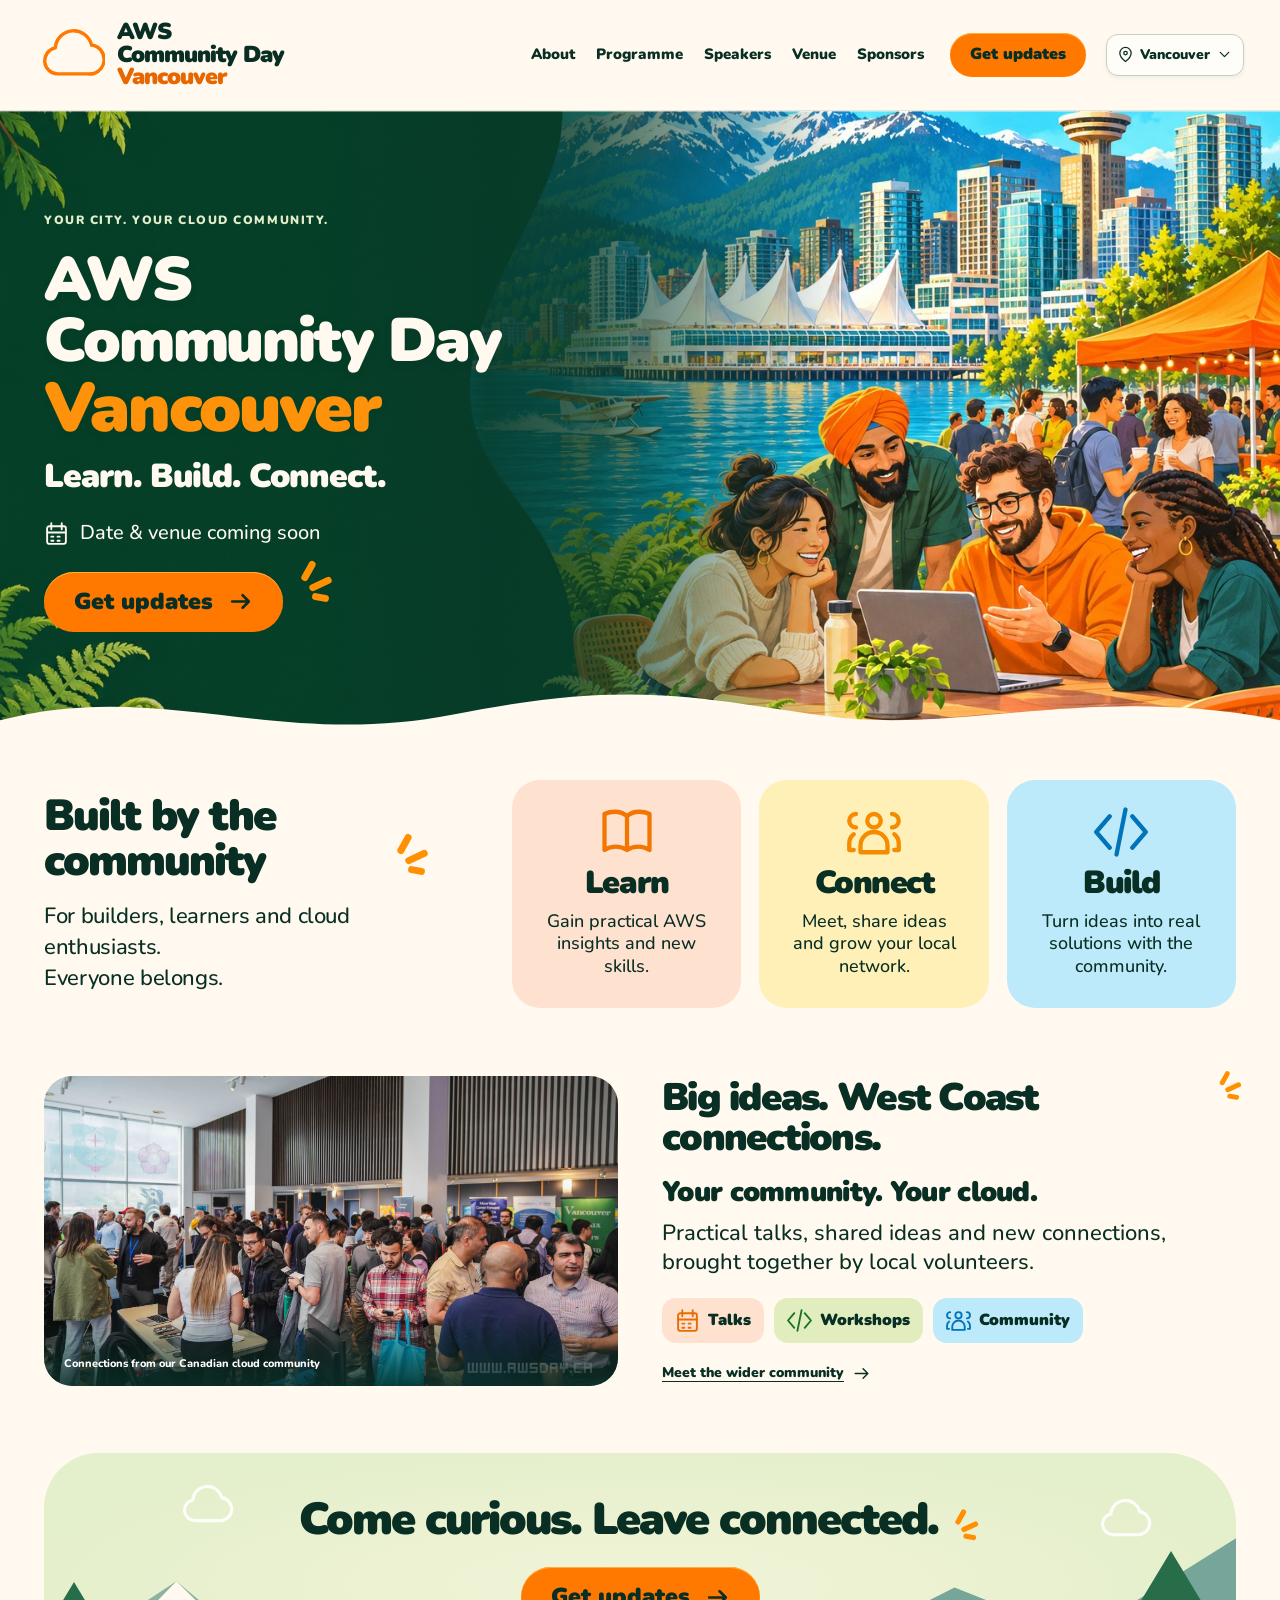
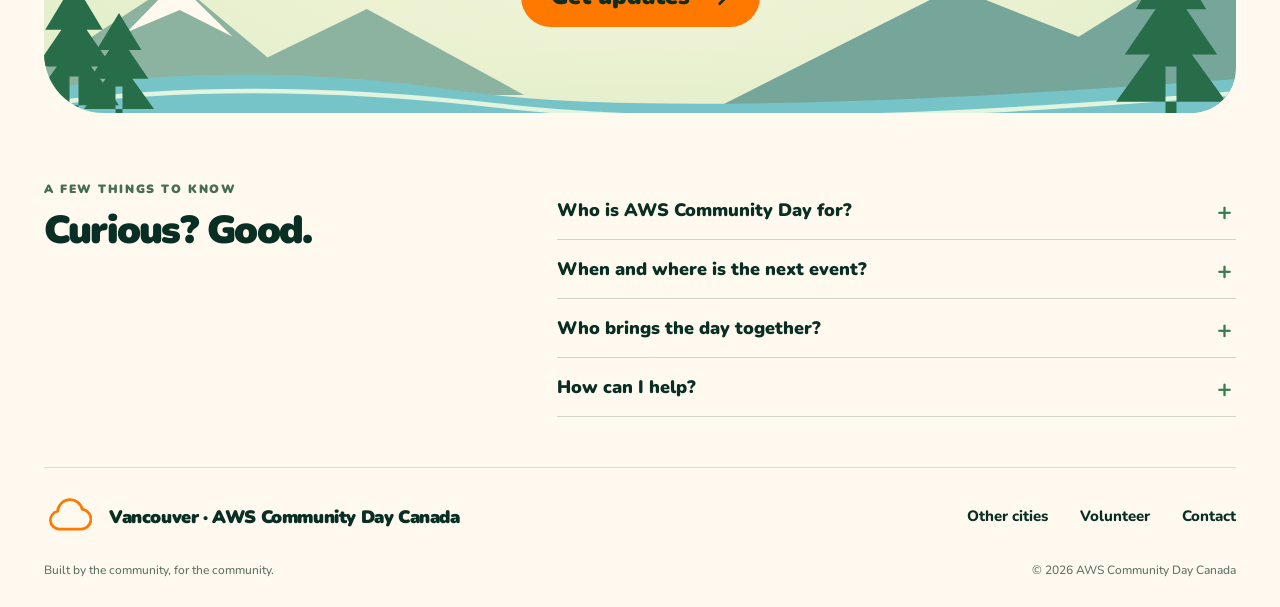
==== index.html @ 040ebb16 "Build Vancouver City of Builders website" ====
<!doctype html>
<html lang="en-CA">
<head>
<meta charset="utf-8">
<meta name="viewport" content="width=device-width,initial-scale=1">
<meta name="theme-color" content="#093b2b"><title>AWS Community Day Vancouver | Learn. Build. Connect.</title>
<meta name="description" content="Built by the community, for the community. Join AWS Community Day Vancouver for practical talks, shared ideas and new connections. Date and venue coming soon.">
<link rel="canonical" href="https://canadiancloud.org/awsday-vancouver/">
<meta property="og:type" content="website">
<meta property="og:title" content="AWS Community Day Vancouver">
<meta property="og:description" content="Learn. Build. Connect. Everyone belongs.">
<meta property="og:url" content="https://canadiancloud.org/awsday-vancouver/">
<meta property="og:image" content="https://canadiancloud.org/awsday-vancouver/assets/hero.jpg">
<meta name="twitter:card" content="summary_large_image">
<link rel="icon" href="favicon.svg" type="image/svg+xml">
<link rel="preload" href="assets/nunito-latin.woff2" as="font" type="font/woff2" crossorigin>
<link rel="preload" href="assets/hero.jpg" as="image" fetchpriority="high">
<link rel="stylesheet" href="styles.css">
<script src="app.js" defer></script></head>
<body data-city="vancouver"><a href="#main" class="skip-link">Skip to content</a>
<header class="site-header"><div class="header-inner"><a class="brand" href="#top" aria-label="AWS Community Day Vancouver home"><svg class="icon brand-cloud" viewBox="0 0 24 24" fill="none" stroke="currentColor" stroke-width="1.8" stroke-linecap="round" stroke-linejoin="round" aria-hidden="true"><path d="M7 19a5 5 0 0 1-.8-9.9A7 7 0 0 1 20 8a5.5 5.5 0 0 1-1.5 11Z"/></svg><span>AWS<br>Community Day<br><strong>Vancouver</strong></span></a>
<nav class="desktop-nav" aria-label="Main navigation"><a href="#about">About</a><button data-panel="programme" aria-haspopup="dialog" aria-controls="panel-programme">Programme</button><button data-panel="speakers" aria-haspopup="dialog" aria-controls="panel-speakers">Speakers</button><button data-panel="venue" aria-haspopup="dialog" aria-controls="panel-venue">Venue</button><button data-panel="sponsors" aria-haspopup="dialog" aria-controls="panel-sponsors">Sponsors</button></nav><div class="header-actions"><button class="button button-small header-updates" data-panel="updates" aria-haspopup="dialog" aria-controls="panel-updates">Get updates</button><button class="city-switch" data-panel="cities" aria-haspopup="dialog" aria-controls="panel-cities" aria-label="Change city, currently Vancouver"><svg class="icon " viewBox="0 0 24 24" fill="none" stroke="currentColor" stroke-width="1.8" stroke-linecap="round" stroke-linejoin="round" aria-hidden="true"><path d="M20 10c0 6-8 12-8 12S4 16 4 10a8 8 0 1 1 16 0Z"/><circle cx="12" cy="10" r="2.5"/></svg><span>Vancouver</span><svg class="icon " viewBox="0 0 24 24" fill="none" stroke="currentColor" stroke-width="1.8" stroke-linecap="round" stroke-linejoin="round" aria-hidden="true"><path d="m6 9 6 6 6-6"/></svg></button><button class="menu-toggle" aria-expanded="false" aria-controls="mobile-nav" aria-label="Open navigation"><svg class="icon " viewBox="0 0 24 24" fill="none" stroke="currentColor" stroke-width="1.8" stroke-linecap="round" stroke-linejoin="round" aria-hidden="true"><path d="M3 6h18M3 12h18M3 18h18"/></svg></button></div></div>
<nav id="mobile-nav" class="mobile-nav" aria-label="Mobile navigation" hidden><a href="#about">About</a><button data-panel="programme" aria-haspopup="dialog" aria-controls="panel-programme">Programme</button><button data-panel="speakers" aria-haspopup="dialog" aria-controls="panel-speakers">Speakers</button><button data-panel="venue" aria-haspopup="dialog" aria-controls="panel-venue">Venue</button><button data-panel="sponsors" aria-haspopup="dialog" aria-controls="panel-sponsors">Sponsors</button><button data-panel="updates" aria-haspopup="dialog" aria-controls="panel-updates">Get updates</button></nav></header>
<main id="main">
<section id="top" class="hero" aria-labelledby="hero-title"><img class="hero-art" src="assets/hero.jpg" width="1536" height="1024" alt="Illustrated Vancouver waterfront with Canada Place, mountains and a community of builders" fetchpriority="high"><div class="hero-inner"><div class="hero-copy"><span class="hero-kicker">Your city. Your cloud community.</span><h1 id="hero-title">AWS<br>Community Day<br><span>Vancouver</span></h1><p class="hero-tagline">Learn. Build. Connect.</p><p class="event-status"><svg class="icon " viewBox="0 0 24 24" fill="none" stroke="currentColor" stroke-width="1.8" stroke-linecap="round" stroke-linejoin="round" aria-hidden="true"><rect x="3" y="5" width="18" height="17" rx="2"/><path d="M7 2v6m10-6v6M3 11h18M7 15h2m4 0h2m-8 4h2m4 0h2"/></svg> Date & venue coming soon</p><div class="hero-cta"><button class="button button-large" data-panel="updates" aria-haspopup="dialog" aria-controls="panel-updates">Get updates <svg class="icon " viewBox="0 0 24 24" fill="none" stroke="currentColor" stroke-width="1.8" stroke-linecap="round" stroke-linejoin="round" aria-hidden="true"><path d="M4 12h16m-6-6 6 6-6 6"/></svg></button><span class="sparks" aria-hidden="true"><i></i><i></i><i></i></span></div></div></div><svg class="hero-wave" viewBox="0 0 1440 55" preserveAspectRatio="none" aria-hidden="true"><path d="M0 35C180-15 310 70 510 28S780 8 930 30 1230-10 1440 35V55H0Z" fill="#fff9ef"/></svg></section>
<section id="about" class="community-section content-width" aria-labelledby="community-title"><div class="community-intro"><h2 id="community-title">Built by the<br>community<span class="sparks" aria-hidden="true"><i></i><i></i><i></i></span></h2><p>For builders, learners and cloud enthusiasts.<br>Everyone belongs.</p></div><div class="pillars">
<article class="pillar learn"><svg class="icon " viewBox="0 0 24 24" fill="none" stroke="currentColor" stroke-width="1.8" stroke-linecap="round" stroke-linejoin="round" aria-hidden="true"><path d="M12 5C9 2 4 3 2 4v16c3-2 7-2 10 0 3-2 7-2 10 0V4c-2-1-7-2-10 1Zm0 0v15"/></svg><h3>Learn</h3><p>Gain practical AWS insights and new skills.</p></article>
<article class="pillar connect"><svg class="icon " viewBox="0 0 24 24" fill="none" stroke="currentColor" stroke-width="1.8" stroke-linecap="round" stroke-linejoin="round" aria-hidden="true"><circle cx="12" cy="7" r="3"/><path d="M6 21v-3a6 6 0 0 1 12 0v3ZM4 4a3 3 0 0 0 0 6M20 4a3 3 0 0 1 0 6M3 13a5 5 0 0 0-2 4v3h2m18-7a5 5 0 0 1 2 4v3h-2"/></svg><h3>Connect</h3><p>Meet, share ideas and grow your local network.</p></article>
<article class="pillar build"><svg class="icon " viewBox="0 0 24 24" fill="none" stroke="currentColor" stroke-width="1.8" stroke-linecap="round" stroke-linejoin="round" aria-hidden="true"><path d="m7 5-6 7 6 7m10-14 6 7-6 7M14 2l-4 20"/></svg><h3>Build</h3><p>Turn ideas into real solutions with the community.</p></article></div></section>
<section class="story-section content-width" aria-labelledby="story-title">
<figure class="community-photo"><img src="assets/community.jpg" width="3600" height="2400" loading="lazy" alt="Cloud community members meeting and sharing ideas at a previous Canadian event"><figcaption>Connections from our Canadian cloud community</figcaption></figure><div class="story-copy"><h2 id="story-title">Big ideas. West Coast connections.<span class="sparks" aria-hidden="true"><i></i><i></i><i></i></span></h2><h3>Your community. Your cloud.</h3><p>Practical talks, shared ideas and new connections, brought together by local volunteers.</p><div class="activity-tags"><button class="tag talks" data-panel="programme" aria-haspopup="dialog" aria-controls="panel-programme"><svg class="icon " viewBox="0 0 24 24" fill="none" stroke="currentColor" stroke-width="1.8" stroke-linecap="round" stroke-linejoin="round" aria-hidden="true"><rect x="3" y="5" width="18" height="17" rx="2"/><path d="M7 2v6m10-6v6M3 11h18M7 15h2m4 0h2m-8 4h2m4 0h2"/></svg> Talks</button><button class="tag workshops" data-panel="programme" aria-haspopup="dialog" aria-controls="panel-programme"><svg class="icon " viewBox="0 0 24 24" fill="none" stroke="currentColor" stroke-width="1.8" stroke-linecap="round" stroke-linejoin="round" aria-hidden="true"><path d="m7 5-6 7 6 7m10-14 6 7-6 7M14 2l-4 20"/></svg> Workshops</button><button class="tag community" data-panel="volunteer" aria-haspopup="dialog" aria-controls="panel-volunteer"><svg class="icon " viewBox="0 0 24 24" fill="none" stroke="currentColor" stroke-width="1.8" stroke-linecap="round" stroke-linejoin="round" aria-hidden="true"><circle cx="12" cy="7" r="3"/><path d="M6 21v-3a6 6 0 0 1 12 0v3ZM4 4a3 3 0 0 0 0 6M20 4a3 3 0 0 1 0 6M3 13a5 5 0 0 0-2 4v3h2m18-7a5 5 0 0 1 2 4v3h-2"/></svg> Community</button></div><a class="text-link" href="https://canadiancloud.org/" target="_blank" rel="noopener noreferrer">Meet the wider community <svg class="icon " viewBox="0 0 24 24" fill="none" stroke="currentColor" stroke-width="1.8" stroke-linecap="round" stroke-linejoin="round" aria-hidden="true"><path d="M4 12h16m-6-6 6 6-6 6"/></svg></a></div></section>
<section class="join-section content-width" aria-labelledby="join-title"><div class="join-landscape" aria-hidden="true"><svg viewBox="0 0 1440 290" preserveAspectRatio="none"><path d="M0 240 160 143 270 228 390 174 580 270H0Z" fill="#8cb3a0"/><path d="m100 200 60-57 68 62-64-30Z" fill="#fff9ef"/><path d="M800 290 1100 150 1250 205 1440 95V290Z" fill="#76a59a"/><path d="M0 263Q250 230 500 265T1440 252V290H0Z" fill="#76c4c7"/><path d="M0 280Q250 250 550 282T1440 268" stroke="#e1f4df" stroke-width="5" fill="none"/></svg><svg class="pine pine-one" viewBox="0 0 100 160" fill="currentColor"><path d="M45 105h10v55H45zM50 0 18 53h18L8 94h23L0 137h100L69 94h23L64 53h18Z"/></svg><svg class="pine pine-two" viewBox="0 0 100 160" fill="currentColor"><path d="M45 105h10v55H45zM50 0 18 53h18L8 94h23L0 137h100L69 94h23L64 53h18Z"/></svg><svg class="pine pine-three" viewBox="0 0 100 160" fill="currentColor"><path d="M45 105h10v55H45zM50 0 18 53h18L8 94h23L0 137h100L69 94h23L64 53h18Z"/></svg><svg class="icon landscape-cloud cloud-one" viewBox="0 0 24 24" fill="none" stroke="currentColor" stroke-width="1.8" stroke-linecap="round" stroke-linejoin="round" aria-hidden="true"><path d="M7 19a5 5 0 0 1-.8-9.9A7 7 0 0 1 20 8a5.5 5.5 0 0 1-1.5 11Z"/></svg><svg class="icon landscape-cloud cloud-two" viewBox="0 0 24 24" fill="none" stroke="currentColor" stroke-width="1.8" stroke-linecap="round" stroke-linejoin="round" aria-hidden="true"><path d="M7 19a5 5 0 0 1-.8-9.9A7 7 0 0 1 20 8a5.5 5.5 0 0 1-1.5 11Z"/></svg></div><div class="join-copy"><h2 id="join-title">Come curious.<br class="mobile-break"> Leave connected.<span class="sparks" aria-hidden="true"><i></i><i></i><i></i></span></h2><button class="button button-large" data-panel="updates" aria-haspopup="dialog" aria-controls="panel-updates">Get updates <svg class="icon " viewBox="0 0 24 24" fill="none" stroke="currentColor" stroke-width="1.8" stroke-linecap="round" stroke-linejoin="round" aria-hidden="true"><path d="M4 12h16m-6-6 6 6-6 6"/></svg></button></div></section>
<section class="faq-section content-width" aria-labelledby="faq-title"><div class="faq-heading"><span class="eyebrow">A few things to know</span><h2 id="faq-title">Curious? Good.</h2></div><div class="faq-items">
<details><summary>Who is AWS Community Day for?</summary><p>Developers, architects, students, cloud enthusiasts and anyone curious about AWS. Whether you’re just starting or have been building for years, you’re welcome here.</p></details>
<details><summary>When and where is the next event?</summary><p>The date and venue for Vancouver are coming soon. Confirmed details, tickets, speakers and the programme will be published here.</p></details>
<details><summary>Who brings the day together?</summary><p>Local community volunteers, as part of the Canadian Public Cloud Association community. It’s a day to learn from each other and make meaningful connections.</p></details>
<details><summary>How can I help?</summary><p>We’d love to hear from potential volunteers, speakers and sponsors. <a href="mailto:info@awsday.ca?subject=AWS%20Community%20Day%20Vancouver%3A%20Getting%20involved">Contact the organizing team</a> to get involved in Vancouver.</p></details></div></section></main>
<footer class="site-footer content-width"><div class="footer-top"><a class="footer-brand" href="https://awsday.ca/"><svg class="icon " viewBox="0 0 24 24" fill="none" stroke="currentColor" stroke-width="1.8" stroke-linecap="round" stroke-linejoin="round" aria-hidden="true"><path d="M7 19a5 5 0 0 1-.8-9.9A7 7 0 0 1 20 8a5.5 5.5 0 0 1-1.5 11Z"/></svg><span>Vancouver · AWS Community Day Canada</span></a>
<nav aria-label="Footer navigation"><button data-panel="cities" aria-haspopup="dialog" aria-controls="panel-cities">Other cities</button><button data-panel="volunteer" aria-haspopup="dialog" aria-controls="panel-volunteer">Volunteer</button><button data-panel="contact" aria-haspopup="dialog" aria-controls="panel-contact">Contact</button></nav></div><div class="footer-bottom"><span>Built by the community, for the community.</span><span>© 2026 AWS Community Day Canada</span></div></footer>
<dialog id="panel-updates" aria-labelledby="title-updates"><button class="dialog-close" aria-label="Close dialog"><svg class="icon " viewBox="0 0 24 24" fill="none" stroke="currentColor" stroke-width="1.8" stroke-linecap="round" stroke-linejoin="round" aria-hidden="true"><path d="m5 5 14 14M19 5 5 19"/></svg></button><span class="eyebrow">Stay connected · Vancouver</span><h2 id="title-updates">Good things are coming.</h2><p>Dates, tickets and the programme will be announced here. Follow the Canadian cloud community for event news as it happens.</p><a class="button" href="https://www.linkedin.com/company/canadiancloud/" target="_blank" rel="noopener noreferrer">Follow community updates <svg class="icon " viewBox="0 0 24 24" fill="none" stroke="currentColor" stroke-width="1.8" stroke-linecap="round" stroke-linejoin="round" aria-hidden="true"><path d="M4 12h16m-6-6 6 6-6 6"/></svg></a><p class="panel-note">Have a question? <a href="mailto:info@awsday.ca?subject=AWS%20Community%20Day%20Vancouver%3A%20Event%20updates">Email the organizing team</a>.</p></dialog>
<dialog id="panel-programme" aria-labelledby="title-programme"><button class="dialog-close" aria-label="Close dialog"><svg class="icon " viewBox="0 0 24 24" fill="none" stroke="currentColor" stroke-width="1.8" stroke-linecap="round" stroke-linejoin="round" aria-hidden="true"><path d="m5 5 14 14M19 5 5 19"/></svg></button><span class="eyebrow">Programme</span><h2 id="title-programme">A day for curious minds.</h2><p>Practical talks, shared ideas and space to meet other builders. The Vancouver programme and session times will be published once confirmed.</p><div class="panel-list"><p><svg class="icon " viewBox="0 0 24 24" fill="none" stroke="currentColor" stroke-width="1.8" stroke-linecap="round" stroke-linejoin="round" aria-hidden="true"><path d="M12 5C9 2 4 3 2 4v16c3-2 7-2 10 0 3-2 7-2 10 0V4c-2-1-7-2-10 1Zm0 0v15"/></svg> Learn from the people building in the cloud.</p><p><svg class="icon " viewBox="0 0 24 24" fill="none" stroke="currentColor" stroke-width="1.8" stroke-linecap="round" stroke-linejoin="round" aria-hidden="true"><path d="m7 5-6 7 6 7m10-14 6 7-6 7M14 2l-4 20"/></svg> Explore ideas you can put into practice.</p><p><svg class="icon " viewBox="0 0 24 24" fill="none" stroke="currentColor" stroke-width="1.8" stroke-linecap="round" stroke-linejoin="round" aria-hidden="true"><circle cx="12" cy="7" r="3"/><path d="M6 21v-3a6 6 0 0 1 12 0v3ZM4 4a3 3 0 0 0 0 6M20 4a3 3 0 0 1 0 6M3 13a5 5 0 0 0-2 4v3h2m18-7a5 5 0 0 1 2 4v3h-2"/></svg> Make time for conversations and connections.</p></div><p class="status-line">Full programme coming soon</p></dialog>
<dialog id="panel-speakers" aria-labelledby="title-speakers"><button class="dialog-close" aria-label="Close dialog"><svg class="icon " viewBox="0 0 24 24" fill="none" stroke="currentColor" stroke-width="1.8" stroke-linecap="round" stroke-linejoin="round" aria-hidden="true"><path d="m5 5 14 14M19 5 5 19"/></svg></button><span class="eyebrow">Speakers</span><h2 id="title-speakers">Community voices. Real experience.</h2><p>Our Vancouver speaker lineup is being planned. Names and session details will appear here when confirmed.</p><p>Have something useful to share with other builders?</p><a class="button" href="mailto:info@awsday.ca?subject=AWS%20Community%20Day%20Vancouver%3A%20Speaking%20interest">Talk to the team <svg class="icon " viewBox="0 0 24 24" fill="none" stroke="currentColor" stroke-width="1.8" stroke-linecap="round" stroke-linejoin="round" aria-hidden="true"><path d="M4 12h16m-6-6 6 6-6 6"/></svg></a></dialog>
<dialog id="panel-venue" aria-labelledby="title-venue"><button class="dialog-close" aria-label="Close dialog"><svg class="icon " viewBox="0 0 24 24" fill="none" stroke="currentColor" stroke-width="1.8" stroke-linecap="round" stroke-linejoin="round" aria-hidden="true"><path d="m5 5 14 14M19 5 5 19"/></svg></button><span class="eyebrow">Date & venue</span><h2 id="title-venue">See you in Vancouver.</h2><p>The date and venue for the next AWS Community Day Vancouver will be announced here.</p><p>Once confirmed, you’ll find the address, transport options and accessibility information in this space.</p><p class="status-line">Date & venue coming soon</p></dialog>
<dialog id="panel-sponsors" aria-labelledby="title-sponsors"><button class="dialog-close" aria-label="Close dialog"><svg class="icon " viewBox="0 0 24 24" fill="none" stroke="currentColor" stroke-width="1.8" stroke-linecap="round" stroke-linejoin="round" aria-hidden="true"><path d="m5 5 14 14M19 5 5 19"/></svg></button><span class="eyebrow">Partners & sponsors</span><h2 id="title-sponsors">Help the community build.</h2><p>Support a day of learning and connection for the Vancouver cloud community. Sponsor opportunities and confirmed partners will be shared as planning progresses.</p><a class="button" href="mailto:info@awsday.ca?subject=AWS%20Community%20Day%20Vancouver%3A%20Sponsorship%20interest">Become a sponsor <svg class="icon " viewBox="0 0 24 24" fill="none" stroke="currentColor" stroke-width="1.8" stroke-linecap="round" stroke-linejoin="round" aria-hidden="true"><path d="M4 12h16m-6-6 6 6-6 6"/></svg></a></dialog>
<dialog id="panel-volunteer" aria-labelledby="title-volunteer"><button class="dialog-close" aria-label="Close dialog"><svg class="icon " viewBox="0 0 24 24" fill="none" stroke="currentColor" stroke-width="1.8" stroke-linecap="round" stroke-linejoin="round" aria-hidden="true"><path d="m5 5 14 14M19 5 5 19"/></svg></button><span class="eyebrow">Volunteer</span><h2 id="title-volunteer">Built together. By people like you.</h2><p>AWS Community Day is brought together by local volunteers. Help welcome attendees, support speakers or bring your own skills to the organizing team in Vancouver.</p><a class="button" href="mailto:info@awsday.ca?subject=AWS%20Community%20Day%20Vancouver%3A%20Volunteer%20interest">Get involved <svg class="icon " viewBox="0 0 24 24" fill="none" stroke="currentColor" stroke-width="1.8" stroke-linecap="round" stroke-linejoin="round" aria-hidden="true"><path d="M20 4a5 5 0 0 0-8 1 5 5 0 0 0-8-1c-7 6 8 17 8 17S27 10 20 4Z"/></svg></a></dialog>
<dialog id="panel-cities" aria-labelledby="title-cities"><button class="dialog-close" aria-label="Close dialog"><svg class="icon " viewBox="0 0 24 24" fill="none" stroke="currentColor" stroke-width="1.8" stroke-linecap="round" stroke-linejoin="round" aria-hidden="true"><path d="m5 5 14 14M19 5 5 19"/></svg></button><span class="eyebrow">Find your community</span><h2 id="title-cities">One community. Many cities.</h2><p>A local welcome, wherever you build.</p><div class="city-list"><a href="https://canadiancloud.org/awsday-vancouver/" aria-current="page"><svg class="icon " viewBox="0 0 24 24" fill="none" stroke="currentColor" stroke-width="1.8" stroke-linecap="round" stroke-linejoin="round" aria-hidden="true"><path d="M20 10c0 6-8 12-8 12S4 16 4 10a8 8 0 1 1 16 0Z"/><circle cx="12" cy="10" r="2.5"/></svg> Vancouver<span class="current-city">You are here</span></a><a href="https://canadiancloud.org/awsday-toronto/" ><svg class="icon " viewBox="0 0 24 24" fill="none" stroke="currentColor" stroke-width="1.8" stroke-linecap="round" stroke-linejoin="round" aria-hidden="true"><path d="M20 10c0 6-8 12-8 12S4 16 4 10a8 8 0 1 1 16 0Z"/><circle cx="12" cy="10" r="2.5"/></svg> Toronto<svg class="icon " viewBox="0 0 24 24" fill="none" stroke="currentColor" stroke-width="1.8" stroke-linecap="round" stroke-linejoin="round" aria-hidden="true"><path d="M4 12h16m-6-6 6 6-6 6"/></svg></a><a href="https://canadiancloud.org/awsday-victoria/" ><svg class="icon " viewBox="0 0 24 24" fill="none" stroke="currentColor" stroke-width="1.8" stroke-linecap="round" stroke-linejoin="round" aria-hidden="true"><path d="M20 10c0 6-8 12-8 12S4 16 4 10a8 8 0 1 1 16 0Z"/><circle cx="12" cy="10" r="2.5"/></svg> Victoria<svg class="icon " viewBox="0 0 24 24" fill="none" stroke="currentColor" stroke-width="1.8" stroke-linecap="round" stroke-linejoin="round" aria-hidden="true"><path d="M4 12h16m-6-6 6 6-6 6"/></svg></a></div><a class="text-link" href="https://awsday.ca/">AWS Community Day Canada <svg class="icon " viewBox="0 0 24 24" fill="none" stroke="currentColor" stroke-width="1.8" stroke-linecap="round" stroke-linejoin="round" aria-hidden="true"><path d="M4 12h16m-6-6 6 6-6 6"/></svg></a></dialog>
<dialog id="panel-contact" aria-labelledby="title-contact"><button class="dialog-close" aria-label="Close dialog"><svg class="icon " viewBox="0 0 24 24" fill="none" stroke="currentColor" stroke-width="1.8" stroke-linecap="round" stroke-linejoin="round" aria-hidden="true"><path d="m5 5 14 14M19 5 5 19"/></svg></button><span class="eyebrow">Contact</span><h2 id="title-contact">Let’s start a conversation.</h2><p>Questions about AWS Community Day Vancouver? Get in touch with the organizing team.</p><a class="button" href="mailto:info@awsday.ca?subject=AWS%20Community%20Day%20Vancouver%3A%20General%20enquiry"><svg class="icon " viewBox="0 0 24 24" fill="none" stroke="currentColor" stroke-width="1.8" stroke-linecap="round" stroke-linejoin="round" aria-hidden="true"><rect x="2" y="4" width="20" height="16" rx="2"/><path d="m2 6 10 7L22 6"/></svg> info@awsday.ca</a><p class="panel-note">Part of the <a href="https://canadiancloud.org/" target="_blank" rel="noopener noreferrer">Canadian Public Cloud Association</a> community.</p></dialog>
</body></html>
---- styles.css ----
@font-face{font-family:Nunito;src:url('assets/nunito-latin.woff2') format('woff2');font-weight:400 1000;font-display:swap}
:root{--cream:#fff9ef;--green:#073b29;--deep:#092e23;--orange:#ff7900;--ink:#12352b;--peach:#ffe1d0;--yellow:#fff0b8;--blue:#bdeafa;--lime:#e2edbf;--content:1240px;color-scheme:light}
*{box-sizing:border-box}html{scroll-behavior:smooth;scroll-padding-top:112px}body{margin:0;background:var(--cream);color:var(--deep);font:500 18px/1.45 Nunito,'Arial Rounded MT Bold',Arial,sans-serif;-webkit-font-smoothing:antialiased}button,a{-webkit-tap-highlight-color:transparent}button{font:inherit;color:inherit;cursor:pointer}a{color:inherit}button{border:0}button:disabled{cursor:default}a,button,summary{touch-action:manipulation}a:focus-visible,button:focus-visible,summary:focus-visible{outline:3px solid #087aaf;outline-offset:5px}a:hover{color:#ad4b00}.icon{width:25px;height:25px;flex-shrink:0;vertical-align:middle}.content-width{max-width:var(--content);margin-inline:auto;width:calc(100% - 88px)}h1,h2,h3,p{margin:0}h1,h2,h3{font-weight:1000;line-height:1.02;letter-spacing:-.045em}h2{font-size:clamp(34px,3.4vw,49px)}h3{font-size:32px}p{line-height:1.4}.skip-link{position:fixed;left:20px;top:-80px;background:var(--cream);padding:12px;z-index:99}.skip-link:focus{top:10px}
.site-header{position:sticky;top:0;z-index:20;background:rgba(255,249,239,.97);border-bottom:1px solid #e9e5d5;box-shadow:0 1px 0 #ffffff60}.header-inner{max-width:1440px;min-height:110px;margin:auto;display:flex;align-items:center;gap:26px;padding:17px 36px}.brand{display:flex;gap:12px;align-items:center;text-decoration:none;line-height:.98;font-weight:1000;font-size:23px;letter-spacing:-1px;flex-shrink:0}.brand strong{color:#e86600;font-weight:1000}.brand .brand-cloud{height:63px;width:69px;color:var(--orange);stroke-width:1.3}.desktop-nav{display:flex;align-items:center;gap:21px;margin-left:auto}.desktop-nav a,.desktop-nav button{font-size:15px;font-weight:900;white-space:nowrap;text-decoration:none;background:transparent;padding:10px 0}.desktop-nav button:hover{color:#ac4b00}.header-actions{display:flex;align-items:center;gap:20px}.button{display:inline-flex;align-items:center;justify-content:center;gap:15px;background:var(--orange);color:var(--deep);padding:14px 28px;border-radius:100px;font-weight:1000;font-size:23px;line-height:1.2;text-decoration:none;box-shadow:inset 0 1px 0 #ffb03c;transition:transform .18s,background .18s,box-shadow .18s}.button:hover{background:#ff920b;color:var(--deep);transform:translateY(-2px);box-shadow:0 6px 18px #d15c0020}.button-small{font-size:16px;padding:12px 20px;white-space:nowrap}.button-large{padding:16px 30px}.button .icon{stroke-width:2.5}.city-switch{display:flex;align-items:center;gap:6px;border:1px solid #c8cec4;box-shadow:0 2px 5px #183a2911;border-radius:12px;background:#fffdf8;font-size:14px;font-weight:900;padding:10px}.city-switch .icon{width:17px;height:17px}.city-switch:hover{background:#edf2e1}.menu-toggle{display:none;background:transparent;padding:10px}.mobile-nav{padding:10px 24px 20px;border-top:1px solid #e4e8da}.mobile-nav:not([hidden]){display:grid;grid-template-columns:repeat(3,1fr);gap:8px}.mobile-nav a,.mobile-nav button{padding:12px 8px;background:#f0f1df;border-radius:8px;text-decoration:none;text-align:center;font-weight:900;font-size:15px}
.hero{position:relative;isolation:isolate;min-height:625px;overflow:hidden;background:var(--green)}.hero-art{position:absolute;inset:0;width:100%;height:100%;object-fit:cover;object-position:center;z-index:-2}.hero:before{content:'';position:absolute;inset:0;z-index:-1;background:linear-gradient(90deg,#073b2940 24%,#073b29eb 38%,#073b29c7 46%,transparent 66%)}.hero-inner{max-width:var(--content);width:calc(100% - 88px);min-height:625px;margin:auto;display:flex;align-items:center;padding:64px 0 74px}.hero-copy{color:var(--cream);width:55%;max-width:680px;position:relative}.hero-kicker{display:inline-block;letter-spacing:.13em;font-size:12px;font-weight:900;text-transform:uppercase;margin-bottom:20px;color:#e3edc9}.hero h1{font-size:clamp(46px,4.8vw,70px);line-height:.99;letter-spacing:-.035em;text-shadow:0 2px 8px #032c2518}.hero h1 span{color:#ff920b;font-size:1.12em;display:inline-block;margin-top:3px}.hero-tagline{font-size:clamp(25px,2.6vw,37px);font-weight:1000;letter-spacing:-1px;line-height:1.1;margin-top:16px}.event-status{display:flex;gap:11px;align-items:center;font-size:20px;margin-top:24px}.hero-cta{display:inline-flex;align-items:center;margin-top:25px;position:relative}.hero-wave{position:absolute;bottom:-1px;width:100%;height:46px;pointer-events:none}.sparks{display:inline-block;position:relative;width:33px;height:38px;vertical-align:middle;margin-left:14px}.sparks i{position:absolute;width:7px;height:22px;background:#ff9000;border-radius:5px;transform-origin:center;left:8px;top:0;transform:rotate(29deg)}.sparks i:nth-child(2){transform:rotate(65deg);left:20px;top:12px;height:24px}.sparks i:nth-child(3){transform:rotate(100deg);left:20px;top:29px;height:17px}.hero-cta .sparks{position:absolute;left:100%;top:-12px}
.community-section{display:grid;grid-template-columns:1.05fr 1.8fr;gap:46px;align-items:center;padding:44px 0 56px}.community-intro h2{position:relative;max-width:370px}.community-intro .sparks{position:absolute;right:-12px;bottom:12px}.community-intro p{font-size:22px;margin-top:18px;max-width:360px;letter-spacing:-.35px}.pillars{display:grid;grid-template-columns:repeat(3,1fr);gap:18px}.pillar{border-radius:28px;min-height:228px;padding:25px 18px 24px;text-align:center;transition:transform .2s}.pillar:hover{transform:translateY(-5px)}.pillar>.icon{width:54px;height:54px;stroke-width:1.9;margin-bottom:8px}.pillar h3{font-size:32px;margin-bottom:10px}.pillar p{font-size:18px;line-height:1.25;max-width:170px;margin:auto}.learn{background:var(--peach)}.learn>.icon{color:#f27600}.connect{background:var(--yellow)}.connect>.icon{color:#f58b00}.build{background:var(--blue)}.build>.icon{color:#0074ba}
.story-section{display:grid;grid-template-columns:1fr 1fr;gap:44px;align-items:center;padding:12px 0 62px}.community-photo{margin:0;position:relative;overflow:hidden;border-radius:28px;align-self:stretch;min-height:310px}.community-photo img{position:absolute;width:100%;height:100%;object-fit:cover;object-position:center 70%}.community-photo figcaption{position:absolute;bottom:0;left:0;right:0;font-size:11px;background:linear-gradient(transparent,#082f27d9);color:white;padding:38px 20px 14px;font-weight:800}.story-copy h2{position:relative;font-size:clamp(32px,3vw,43px);line-height:1.04;max-width:600px;margin-bottom:20px}.story-copy .sparks{width:25px;height:30px;transform:scale(.7);margin-left:4px;position:absolute;top:-12px;right:-2px}.story-copy h3{font-size:clamp(23px,2.2vw,30px);letter-spacing:-.7px;margin-bottom:12px}.story-copy p{font-size:22px;line-height:1.35;max-width:510px}.activity-tags{display:flex;gap:10px;flex-wrap:wrap;margin:20px 0 15px}.tag{display:inline-flex;align-items:center;gap:8px;padding:10px 13px;border-radius:14px;font-size:16px;font-weight:1000}.tag:hover{box-shadow:0 0 0 2px #104c3533}.talks{background:var(--peach)}.talks .icon{color:#e76d00}.workshops{background:var(--lime)}.workshops .icon{color:#1a741e}.community{background:var(--blue)}.community .icon{color:#0074ba}.text-link{display:inline-flex;align-items:center;gap:8px;font-size:14px;font-weight:900;text-underline-offset:4px}.text-link .icon{width:19px;height:19px}
.join-section{position:relative;isolation:isolate;background:#e4efcb;border-radius:55px 70px 45px 60px;min-height:260px;overflow:hidden;text-align:center;margin-top:5px;margin-bottom:68px}.join-landscape{position:absolute;inset:0;z-index:-1;background:radial-gradient(ellipse at center,#f2f4d8,transparent 75%)}.join-landscape>svg:first-child{position:absolute;width:100%;height:100%;inset:0}.join-copy{position:relative;padding:42px 80px 50px}.join-copy h2{font-size:clamp(30px,3.5vw,48px);line-height:1.1;margin-bottom:23px}.join-copy .sparks{margin-left:10px;transform:scale(.75)}.landscape-cloud{position:absolute;width:60px;height:50px;color:white;stroke-width:1.5;opacity:.9}.cloud-one{left:11%;top:28px}.cloud-two{right:7%;top:42px}.pine{position:absolute;color:#286d49;width:90px;height:150px;bottom:-16px}.pine-one{left:-15px}.pine-two{left:40px;width:70px;height:120px}.pine-three{right:10px;width:110px;height:180px}.mobile-break{display:none}
.faq-section{display:grid;grid-template-columns:1fr 1.5fr;gap:60px;padding-bottom:50px}.eyebrow{display:block;color:#466d55;font-size:12px;font-weight:1000;text-transform:uppercase;letter-spacing:.13em;margin-bottom:13px}.faq-heading h2{font-size:39px}.faq-items details{border-bottom:1px solid #cfd7c4}.faq-items summary{list-style:none;cursor:pointer;font-size:18px;font-weight:900;padding:16px 35px 16px 0;position:relative}.faq-items summary::-webkit-details-marker{display:none}.faq-items summary:after{content:'+';position:absolute;right:4px;top:13px;font-size:25px;font-weight:700;color:#397b50}.faq-items details[open] summary:after{content:'−'}.faq-items details p{font-size:16px;line-height:1.6;padding:0 30px 18px 0}.site-footer{border-top:1px solid #d8dfcb;padding-top:27px;padding-bottom:27px}.footer-top{display:flex;align-items:center;justify-content:space-between;gap:30px}.footer-brand{display:flex;align-items:center;gap:17px;font-size:18px;letter-spacing:-.4px;font-weight:1000;text-decoration:none}.footer-brand .icon{width:48px;height:43px;color:var(--orange);stroke-width:1.5}.site-footer nav{display:flex;gap:32px}.site-footer nav button{padding:10px 0;background:transparent;font-size:15px;font-weight:800}.site-footer nav button:hover{color:#a84a00}.footer-bottom{display:flex;justify-content:space-between;gap:20px;color:#5d7364;font-size:12px;padding-top:24px}
dialog{border:1px solid #d8decf;border-radius:30px;background:var(--cream);color:var(--deep);padding:48px;width:calc(100% - 36px);max-width:600px;max-height:85dvh;box-shadow:0 25px 100px #001a2159}dialog::backdrop{background:#062e27b8;backdrop-filter:blur(5px)}dialog h2{font-size:42px;padding-right:5px;margin-bottom:22px}dialog p{font-size:19px;margin:14px 0}dialog .button{margin:12px 0;font-size:18px;max-width:100%}dialog .panel-note{font-size:14px;line-height:1.6}.dialog-close{position:absolute;right:17px;top:16px;background:#e6edda;border-radius:50%;padding:9px;display:grid;place-items:center}.dialog-close:hover{background:#d5e1c6}.panel-list{padding:12px 0}.panel-list p{display:flex;gap:14px;font-size:17px;align-items:center}.panel-list .icon{color:#b95800}.status-line{padding:15px;border-radius:12px;background:#e8edda;font-size:16px!important;font-weight:900}.city-list{display:grid;gap:10px;margin:24px 0}.city-list a{display:flex;align-items:center;gap:12px;padding:15px;border:1px solid #cedac5;border-radius:14px;text-decoration:none;font-weight:900;background:#f4f4e5}.city-list a>.icon:last-child{margin-left:auto}.city-list a[aria-current]{background:#e1edcc}.current-city{font-size:12px;font-weight:700;margin-left:auto;color:#506942}body.dialog-open{overflow:hidden}
@media(min-width:1600px){.hero{min-height:720px}.hero-inner{min-height:720px}.hero-art{object-position:center 48%}}
@media(max-width:1240px){.header-inner{gap:17px;padding-inline:25px}.brand{font-size:20px;gap:8px}.brand .brand-cloud{width:53px}.desktop-nav{gap:15px}.desktop-nav a,.desktop-nav button{font-size:14px}.header-actions{gap:10px}.header-updates{padding:12px 14px}.community-section{gap:35px}.community-intro .sparks{right:-6px}.pillar{padding-inline:13px}.story-section{gap:30px}.story-copy p{font-size:20px}.tag{padding:10px;font-size:14px}.hero-copy{width:57%}}
@media(max-width:1050px){.desktop-nav{display:none}.header-actions{margin-left:auto}.menu-toggle{display:block}.header-inner{min-height:95px}.brand{font-size:21px}.hero-inner,.hero{min-height:600px}.hero h1{font-size:54px}.hero-copy{width:61%}.hero-art{object-position:53% center}.community-section{grid-template-columns:1fr 1.6fr;gap:25px}.community-intro h2{font-size:38px}.community-intro p{font-size:20px}.community-intro .sparks{right:-13px;transform:scale(.7)}.pillars{gap:12px}.pillar{min-height:220px;border-radius:23px}.pillar h3{font-size:28px}.pillar p{font-size:16px}.story-copy h2{font-size:35px}.story-copy h3{font-size:25px}.story-copy .sparks{display:none}.story-copy p{font-size:19px}.join-copy{padding-inline:45px}.join-copy h2{font-size:39px}.join-copy .sparks{display:none}.footer-brand{font-size:16px}.site-footer nav{gap:20px}}
@media(max-width:760px){html{scroll-padding-top:90px}.content-width{width:calc(100% - 40px)}.header-inner{padding:10px 20px;min-height:85px;gap:12px}.brand{font-size:17px;letter-spacing:-.6px;gap:8px}.brand .brand-cloud{width:44px;height:47px}.header-updates{display:none}.city-switch{padding:8px;font-size:12px;gap:4px}.city-switch .icon{width:14px}.menu-toggle{padding:7px}.header-actions{gap:7px}.hero{min-height:0;padding-top:0}.hero-inner{width:calc(100% - 44px);min-height:490px;align-items:flex-start;padding:45px 0 56px}.hero-art{position:relative;inset:auto;display:block;width:100%;height:340px;object-fit:cover;object-position:80% 60%;z-index:-2}.hero:before{display:none}.hero-inner{position:relative;min-height:0}.hero-copy{width:100%;max-width:none}.hero-kicker{margin-bottom:16px;font-size:11px}.hero h1{font-size:clamp(43px,8.8vw,65px);line-height:1}.hero-tagline{font-size:30px}.event-status{font-size:17px;gap:8px;margin-top:22px}.hero .button{font-size:22px}.hero-wave{height:25px}.community-section{grid-template-columns:1fr;gap:28px;padding:34px 0 40px}.community-intro h2{font-size:41px;max-width:330px}.community-intro h2 br{display:none}.community-intro p{font-size:20px;max-width:100%;margin-top:12px}.community-intro p br{display:none}.community-intro .sparks{right:8px;bottom:9px}.pillars{gap:12px}.pillar{min-height:204px;padding:21px 10px;border-radius:22px}.pillar>.icon{width:44px;height:44px}.pillar h3{font-size:26px}.pillar p{font-size:15px;line-height:1.35}.story-section{grid-template-columns:1fr;gap:26px;padding:0 0 38px}.community-photo{min-height:290px}.story-copy h2{font-size:37px;margin-bottom:15px}.story-copy h3{font-size:26px}.story-copy p{font-size:20px}.activity-tags{gap:9px}.tag{font-size:15px;padding:10px 14px}.join-section{border-radius:33px;min-height:274px;margin-bottom:43px}.join-copy{padding:41px 20px 62px}.join-copy h2{font-size:36px;line-height:1.04;margin-bottom:20px}.mobile-break{display:block}.join-copy .button{font-size:21px;padding:14px 23px}.cloud-one{left:8%;top:10px;width:35px}.cloud-two{right:5%;top:60px;width:35px}.pine-three{width:80px;height:130px;right:-10px;bottom:-15px}.pine-two{left:4px;width:45px;height:90px}.pine-one{left:-28px;width:70px;height:120px}.faq-section{grid-template-columns:1fr;gap:15px;padding-bottom:35px}.faq-heading h2{font-size:36px}.faq-items summary{font-size:17px;padding-block:16px}.footer-top{align-items:flex-start;flex-direction:column;gap:17px}.footer-brand{font-size:16px;gap:12px}.footer-brand .icon{width:40px;height:40px}.site-footer nav{gap:30px;margin-left:1px}.footer-bottom{flex-direction:column;gap:8px;padding-top:20px}.site-footer{padding-top:22px;padding-bottom:25px}dialog{padding:42px 25px 27px;border-radius:24px}dialog h2{font-size:34px}dialog p{font-size:18px}.dialog-close{padding:7px}.hero-art{height:300px}}
@media(max-width:400px){.header-inner{padding-inline:12px}.brand{font-size:15px;gap:6px}.brand .brand-cloud{width:37px}.city-switch{font-size:11px;padding:7px}.header-actions{gap:2px}.hero-art{height:240px}.hero-inner{padding-top:33px}.hero h1{font-size:43px}.hero-tagline{font-size:27px}.community-intro h2{font-size:36px;max-width:290px}.community-intro .sparks{right:0}.pillars{gap:8px}.pillar{padding:20px 8px;border-radius:18px}.pillar h3{font-size:23px}.pillar p{font-size:13px}.pillar>.icon{width:37px;height:37px}.tag{padding:10px;font-size:14px}.tag .icon{width:21px}.community-photo{min-height:240px}.join-copy h2{font-size:32px}}
@media(prefers-reduced-motion:reduce){html{scroll-behavior:auto}*,*:before,*:after{transition:none!important;animation:none!important}}

/* Keep the longest city label within a 320px phone header. */
@media(max-width:360px){.header-inner{gap:6px}.brand{font-size:14px;gap:5px}.brand .brand-cloud{width:32px}.city-switch>.icon:first-child{display:none}}
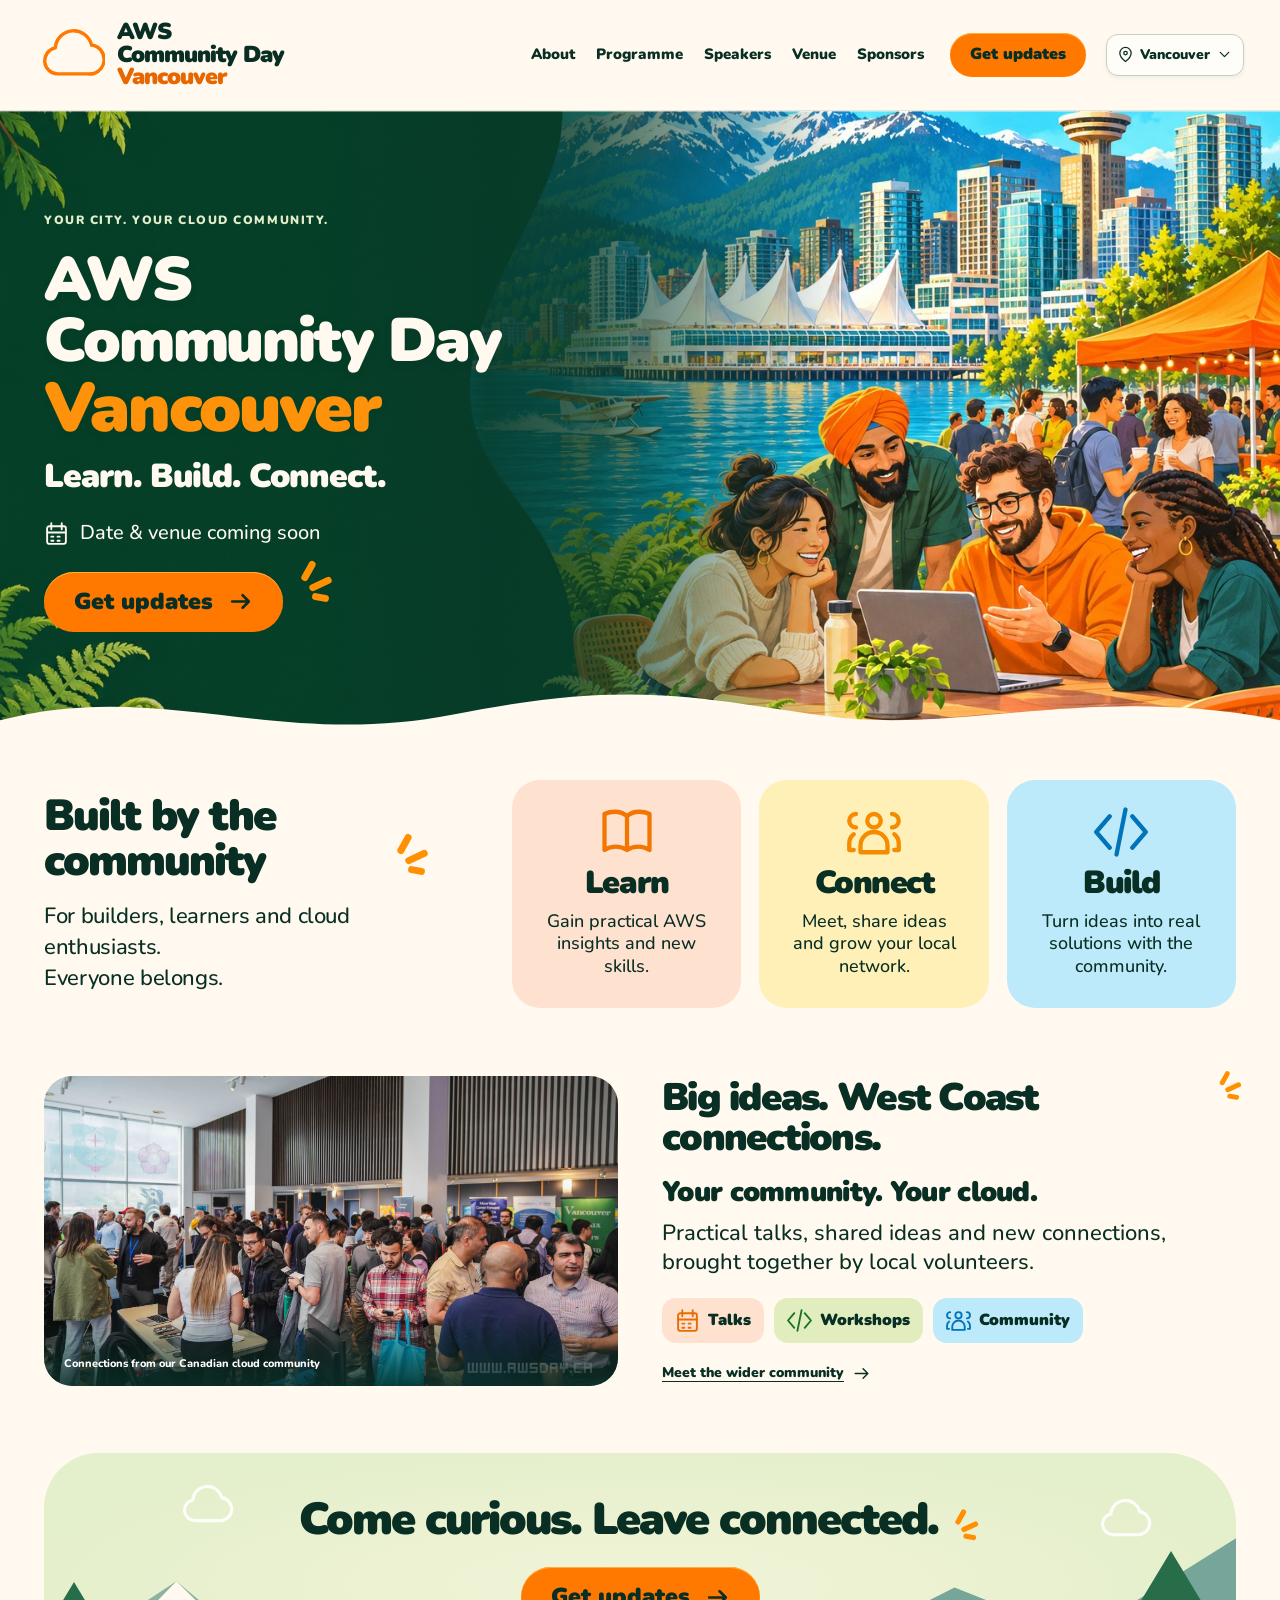
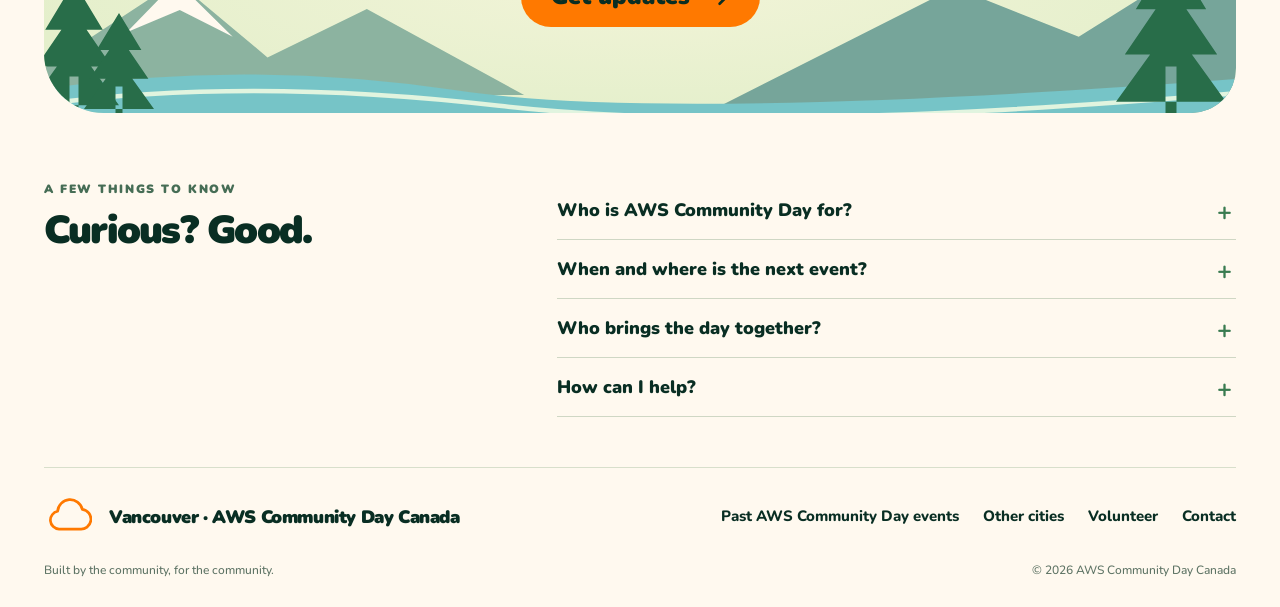
==== commit b0fa7d58: "Preserve Vancouver 2024 2025 and 2026 event archives" ====
--- a/index.html
+++ b/index.html
@@ -5,12 +5,12 @@
 <meta name="viewport" content="width=device-width,initial-scale=1">
 <meta name="theme-color" content="#093b2b"><title>AWS Community Day Vancouver | Learn. Build. Connect.</title>
 <meta name="description" content="Built by the community, for the community. Join AWS Community Day Vancouver for practical talks, shared ideas and new connections. Date and venue coming soon.">
-<link rel="canonical" href="https://canadiancloud.org/awsday-vancouver/">
+<link rel="canonical" href="https://vancouver.awsday.ca/">
 <meta property="og:type" content="website">
 <meta property="og:title" content="AWS Community Day Vancouver">
 <meta property="og:description" content="Learn. Build. Connect. Everyone belongs.">
-<meta property="og:url" content="https://canadiancloud.org/awsday-vancouver/">
-<meta property="og:image" content="https://canadiancloud.org/awsday-vancouver/assets/hero.jpg">
+<meta property="og:url" content="https://vancouver.awsday.ca/">
+<meta property="og:image" content="https://vancouver.awsday.ca/assets/hero.jpg">
 <meta name="twitter:card" content="summary_large_image">
 <link rel="icon" href="favicon.svg" type="image/svg+xml">
 <link rel="preload" href="assets/nunito-latin.woff2" as="font" type="font/woff2" crossorigin>
@@ -36,13 +36,13 @@
 <details><summary>Who brings the day together?</summary><p>Local community volunteers, as part of the Canadian Public Cloud Association community. It’s a day to learn from each other and make meaningful connections.</p></details>
 <details><summary>How can I help?</summary><p>We’d love to hear from potential volunteers, speakers and sponsors. <a href="mailto:info@awsday.ca?subject=AWS%20Community%20Day%20Vancouver%3A%20Getting%20involved">Contact the organizing team</a> to get involved in Vancouver.</p></details></div></section></main>
 <footer class="site-footer content-width"><div class="footer-top"><a class="footer-brand" href="https://awsday.ca/"><svg class="icon " viewBox="0 0 24 24" fill="none" stroke="currentColor" stroke-width="1.8" stroke-linecap="round" stroke-linejoin="round" aria-hidden="true"><path d="M7 19a5 5 0 0 1-.8-9.9A7 7 0 0 1 20 8a5.5 5.5 0 0 1-1.5 11Z"/></svg><span>Vancouver · AWS Community Day Canada</span></a>
-<nav aria-label="Footer navigation"><button data-panel="cities" aria-haspopup="dialog" aria-controls="panel-cities">Other cities</button><button data-panel="volunteer" aria-haspopup="dialog" aria-controls="panel-volunteer">Volunteer</button><button data-panel="contact" aria-haspopup="dialog" aria-controls="panel-contact">Contact</button></nav></div><div class="footer-bottom"><span>Built by the community, for the community.</span><span>© 2026 AWS Community Day Canada</span></div></footer>
+<nav aria-label="Footer navigation"><a href="past-events/">Past AWS Community Day events</a><button data-panel="cities" aria-haspopup="dialog" aria-controls="panel-cities">Other cities</button><button data-panel="volunteer" aria-haspopup="dialog" aria-controls="panel-volunteer">Volunteer</button><button data-panel="contact" aria-haspopup="dialog" aria-controls="panel-contact">Contact</button></nav></div><div class="footer-bottom"><span>Built by the community, for the community.</span><span>© 2026 AWS Community Day Canada</span></div></footer>
 <dialog id="panel-updates" aria-labelledby="title-updates"><button class="dialog-close" aria-label="Close dialog"><svg class="icon " viewBox="0 0 24 24" fill="none" stroke="currentColor" stroke-width="1.8" stroke-linecap="round" stroke-linejoin="round" aria-hidden="true"><path d="m5 5 14 14M19 5 5 19"/></svg></button><span class="eyebrow">Stay connected · Vancouver</span><h2 id="title-updates">Good things are coming.</h2><p>Dates, tickets and the programme will be announced here. Follow the Canadian cloud community for event news as it happens.</p><a class="button" href="https://www.linkedin.com/company/canadiancloud/" target="_blank" rel="noopener noreferrer">Follow community updates <svg class="icon " viewBox="0 0 24 24" fill="none" stroke="currentColor" stroke-width="1.8" stroke-linecap="round" stroke-linejoin="round" aria-hidden="true"><path d="M4 12h16m-6-6 6 6-6 6"/></svg></a><p class="panel-note">Have a question? <a href="mailto:info@awsday.ca?subject=AWS%20Community%20Day%20Vancouver%3A%20Event%20updates">Email the organizing team</a>.</p></dialog>
 <dialog id="panel-programme" aria-labelledby="title-programme"><button class="dialog-close" aria-label="Close dialog"><svg class="icon " viewBox="0 0 24 24" fill="none" stroke="currentColor" stroke-width="1.8" stroke-linecap="round" stroke-linejoin="round" aria-hidden="true"><path d="m5 5 14 14M19 5 5 19"/></svg></button><span class="eyebrow">Programme</span><h2 id="title-programme">A day for curious minds.</h2><p>Practical talks, shared ideas and space to meet other builders. The Vancouver programme and session times will be published once confirmed.</p><div class="panel-list"><p><svg class="icon " viewBox="0 0 24 24" fill="none" stroke="currentColor" stroke-width="1.8" stroke-linecap="round" stroke-linejoin="round" aria-hidden="true"><path d="M12 5C9 2 4 3 2 4v16c3-2 7-2 10 0 3-2 7-2 10 0V4c-2-1-7-2-10 1Zm0 0v15"/></svg> Learn from the people building in the cloud.</p><p><svg class="icon " viewBox="0 0 24 24" fill="none" stroke="currentColor" stroke-width="1.8" stroke-linecap="round" stroke-linejoin="round" aria-hidden="true"><path d="m7 5-6 7 6 7m10-14 6 7-6 7M14 2l-4 20"/></svg> Explore ideas you can put into practice.</p><p><svg class="icon " viewBox="0 0 24 24" fill="none" stroke="currentColor" stroke-width="1.8" stroke-linecap="round" stroke-linejoin="round" aria-hidden="true"><circle cx="12" cy="7" r="3"/><path d="M6 21v-3a6 6 0 0 1 12 0v3ZM4 4a3 3 0 0 0 0 6M20 4a3 3 0 0 1 0 6M3 13a5 5 0 0 0-2 4v3h2m18-7a5 5 0 0 1 2 4v3h-2"/></svg> Make time for conversations and connections.</p></div><p class="status-line">Full programme coming soon</p></dialog>
 <dialog id="panel-speakers" aria-labelledby="title-speakers"><button class="dialog-close" aria-label="Close dialog"><svg class="icon " viewBox="0 0 24 24" fill="none" stroke="currentColor" stroke-width="1.8" stroke-linecap="round" stroke-linejoin="round" aria-hidden="true"><path d="m5 5 14 14M19 5 5 19"/></svg></button><span class="eyebrow">Speakers</span><h2 id="title-speakers">Community voices. Real experience.</h2><p>Our Vancouver speaker lineup is being planned. Names and session details will appear here when confirmed.</p><p>Have something useful to share with other builders?</p><a class="button" href="mailto:info@awsday.ca?subject=AWS%20Community%20Day%20Vancouver%3A%20Speaking%20interest">Talk to the team <svg class="icon " viewBox="0 0 24 24" fill="none" stroke="currentColor" stroke-width="1.8" stroke-linecap="round" stroke-linejoin="round" aria-hidden="true"><path d="M4 12h16m-6-6 6 6-6 6"/></svg></a></dialog>
 <dialog id="panel-venue" aria-labelledby="title-venue"><button class="dialog-close" aria-label="Close dialog"><svg class="icon " viewBox="0 0 24 24" fill="none" stroke="currentColor" stroke-width="1.8" stroke-linecap="round" stroke-linejoin="round" aria-hidden="true"><path d="m5 5 14 14M19 5 5 19"/></svg></button><span class="eyebrow">Date & venue</span><h2 id="title-venue">See you in Vancouver.</h2><p>The date and venue for the next AWS Community Day Vancouver will be announced here.</p><p>Once confirmed, you’ll find the address, transport options and accessibility information in this space.</p><p class="status-line">Date & venue coming soon</p></dialog>
 <dialog id="panel-sponsors" aria-labelledby="title-sponsors"><button class="dialog-close" aria-label="Close dialog"><svg class="icon " viewBox="0 0 24 24" fill="none" stroke="currentColor" stroke-width="1.8" stroke-linecap="round" stroke-linejoin="round" aria-hidden="true"><path d="m5 5 14 14M19 5 5 19"/></svg></button><span class="eyebrow">Partners & sponsors</span><h2 id="title-sponsors">Help the community build.</h2><p>Support a day of learning and connection for the Vancouver cloud community. Sponsor opportunities and confirmed partners will be shared as planning progresses.</p><a class="button" href="mailto:info@awsday.ca?subject=AWS%20Community%20Day%20Vancouver%3A%20Sponsorship%20interest">Become a sponsor <svg class="icon " viewBox="0 0 24 24" fill="none" stroke="currentColor" stroke-width="1.8" stroke-linecap="round" stroke-linejoin="round" aria-hidden="true"><path d="M4 12h16m-6-6 6 6-6 6"/></svg></a></dialog>
 <dialog id="panel-volunteer" aria-labelledby="title-volunteer"><button class="dialog-close" aria-label="Close dialog"><svg class="icon " viewBox="0 0 24 24" fill="none" stroke="currentColor" stroke-width="1.8" stroke-linecap="round" stroke-linejoin="round" aria-hidden="true"><path d="m5 5 14 14M19 5 5 19"/></svg></button><span class="eyebrow">Volunteer</span><h2 id="title-volunteer">Built together. By people like you.</h2><p>AWS Community Day is brought together by local volunteers. Help welcome attendees, support speakers or bring your own skills to the organizing team in Vancouver.</p><a class="button" href="mailto:info@awsday.ca?subject=AWS%20Community%20Day%20Vancouver%3A%20Volunteer%20interest">Get involved <svg class="icon " viewBox="0 0 24 24" fill="none" stroke="currentColor" stroke-width="1.8" stroke-linecap="round" stroke-linejoin="round" aria-hidden="true"><path d="M20 4a5 5 0 0 0-8 1 5 5 0 0 0-8-1c-7 6 8 17 8 17S27 10 20 4Z"/></svg></a></dialog>
-<dialog id="panel-cities" aria-labelledby="title-cities"><button class="dialog-close" aria-label="Close dialog"><svg class="icon " viewBox="0 0 24 24" fill="none" stroke="currentColor" stroke-width="1.8" stroke-linecap="round" stroke-linejoin="round" aria-hidden="true"><path d="m5 5 14 14M19 5 5 19"/></svg></button><span class="eyebrow">Find your community</span><h2 id="title-cities">One community. Many cities.</h2><p>A local welcome, wherever you build.</p><div class="city-list"><a href="https://canadiancloud.org/awsday-vancouver/" aria-current="page"><svg class="icon " viewBox="0 0 24 24" fill="none" stroke="currentColor" stroke-width="1.8" stroke-linecap="round" stroke-linejoin="round" aria-hidden="true"><path d="M20 10c0 6-8 12-8 12S4 16 4 10a8 8 0 1 1 16 0Z"/><circle cx="12" cy="10" r="2.5"/></svg> Vancouver<span class="current-city">You are here</span></a><a href="https://canadiancloud.org/awsday-toronto/" ><svg class="icon " viewBox="0 0 24 24" fill="none" stroke="currentColor" stroke-width="1.8" stroke-linecap="round" stroke-linejoin="round" aria-hidden="true"><path d="M20 10c0 6-8 12-8 12S4 16 4 10a8 8 0 1 1 16 0Z"/><circle cx="12" cy="10" r="2.5"/></svg> Toronto<svg class="icon " viewBox="0 0 24 24" fill="none" stroke="currentColor" stroke-width="1.8" stroke-linecap="round" stroke-linejoin="round" aria-hidden="true"><path d="M4 12h16m-6-6 6 6-6 6"/></svg></a><a href="https://canadiancloud.org/awsday-victoria/" ><svg class="icon " viewBox="0 0 24 24" fill="none" stroke="currentColor" stroke-width="1.8" stroke-linecap="round" stroke-linejoin="round" aria-hidden="true"><path d="M20 10c0 6-8 12-8 12S4 16 4 10a8 8 0 1 1 16 0Z"/><circle cx="12" cy="10" r="2.5"/></svg> Victoria<svg class="icon " viewBox="0 0 24 24" fill="none" stroke="currentColor" stroke-width="1.8" stroke-linecap="round" stroke-linejoin="round" aria-hidden="true"><path d="M4 12h16m-6-6 6 6-6 6"/></svg></a></div><a class="text-link" href="https://awsday.ca/">AWS Community Day Canada <svg class="icon " viewBox="0 0 24 24" fill="none" stroke="currentColor" stroke-width="1.8" stroke-linecap="round" stroke-linejoin="round" aria-hidden="true"><path d="M4 12h16m-6-6 6 6-6 6"/></svg></a></dialog>
+<dialog id="panel-cities" aria-labelledby="title-cities"><button class="dialog-close" aria-label="Close dialog"><svg class="icon " viewBox="0 0 24 24" fill="none" stroke="currentColor" stroke-width="1.8" stroke-linecap="round" stroke-linejoin="round" aria-hidden="true"><path d="m5 5 14 14M19 5 5 19"/></svg></button><span class="eyebrow">Find your community</span><h2 id="title-cities">One community. Many cities.</h2><p>A local welcome, wherever you build.</p><div class="city-list"><a href="https://vancouver.awsday.ca/" aria-current="page"><svg class="icon " viewBox="0 0 24 24" fill="none" stroke="currentColor" stroke-width="1.8" stroke-linecap="round" stroke-linejoin="round" aria-hidden="true"><path d="M20 10c0 6-8 12-8 12S4 16 4 10a8 8 0 1 1 16 0Z"/><circle cx="12" cy="10" r="2.5"/></svg> Vancouver<span class="current-city">You are here</span></a><a href="https://canadiancloud.org/awsday-toronto/" ><svg class="icon " viewBox="0 0 24 24" fill="none" stroke="currentColor" stroke-width="1.8" stroke-linecap="round" stroke-linejoin="round" aria-hidden="true"><path d="M20 10c0 6-8 12-8 12S4 16 4 10a8 8 0 1 1 16 0Z"/><circle cx="12" cy="10" r="2.5"/></svg> Toronto<svg class="icon " viewBox="0 0 24 24" fill="none" stroke="currentColor" stroke-width="1.8" stroke-linecap="round" stroke-linejoin="round" aria-hidden="true"><path d="M4 12h16m-6-6 6 6-6 6"/></svg></a><a href="https://canadiancloud.org/awsday-victoria/" ><svg class="icon " viewBox="0 0 24 24" fill="none" stroke="currentColor" stroke-width="1.8" stroke-linecap="round" stroke-linejoin="round" aria-hidden="true"><path d="M20 10c0 6-8 12-8 12S4 16 4 10a8 8 0 1 1 16 0Z"/><circle cx="12" cy="10" r="2.5"/></svg> Victoria<svg class="icon " viewBox="0 0 24 24" fill="none" stroke="currentColor" stroke-width="1.8" stroke-linecap="round" stroke-linejoin="round" aria-hidden="true"><path d="M4 12h16m-6-6 6 6-6 6"/></svg></a></div><a class="text-link" href="https://awsday.ca/">AWS Community Day Canada <svg class="icon " viewBox="0 0 24 24" fill="none" stroke="currentColor" stroke-width="1.8" stroke-linecap="round" stroke-linejoin="round" aria-hidden="true"><path d="M4 12h16m-6-6 6 6-6 6"/></svg></a></dialog>
 <dialog id="panel-contact" aria-labelledby="title-contact"><button class="dialog-close" aria-label="Close dialog"><svg class="icon " viewBox="0 0 24 24" fill="none" stroke="currentColor" stroke-width="1.8" stroke-linecap="round" stroke-linejoin="round" aria-hidden="true"><path d="m5 5 14 14M19 5 5 19"/></svg></button><span class="eyebrow">Contact</span><h2 id="title-contact">Let’s start a conversation.</h2><p>Questions about AWS Community Day Vancouver? Get in touch with the organizing team.</p><a class="button" href="mailto:info@awsday.ca?subject=AWS%20Community%20Day%20Vancouver%3A%20General%20enquiry"><svg class="icon " viewBox="0 0 24 24" fill="none" stroke="currentColor" stroke-width="1.8" stroke-linecap="round" stroke-linejoin="round" aria-hidden="true"><rect x="2" y="4" width="20" height="16" rx="2"/><path d="m2 6 10 7L22 6"/></svg> info@awsday.ca</a><p class="panel-note">Part of the <a href="https://canadiancloud.org/" target="_blank" rel="noopener noreferrer">Canadian Public Cloud Association</a> community.</p></dialog>
 </body></html>
--- a/styles.css
+++ b/styles.css
@@ -17,3 +17,6 @@
 
 /* Keep the longest city label within a 320px phone header. */
 @media(max-width:360px){.header-inner{gap:6px}.brand{font-size:14px;gap:5px}.brand .brand-cloud{width:32px}.city-switch>.icon:first-child{display:none}}
+
+.site-footer nav{flex-wrap:wrap;justify-content:flex-end;column-gap:24px;row-gap:4px}.site-footer nav a{padding:10px 0;text-decoration:none;font-size:15px;font-weight:800}.site-footer nav a:hover{color:#a84a00}
+@media(max-width:760px){.site-footer nav{justify-content:flex-start;column-gap:24px}}
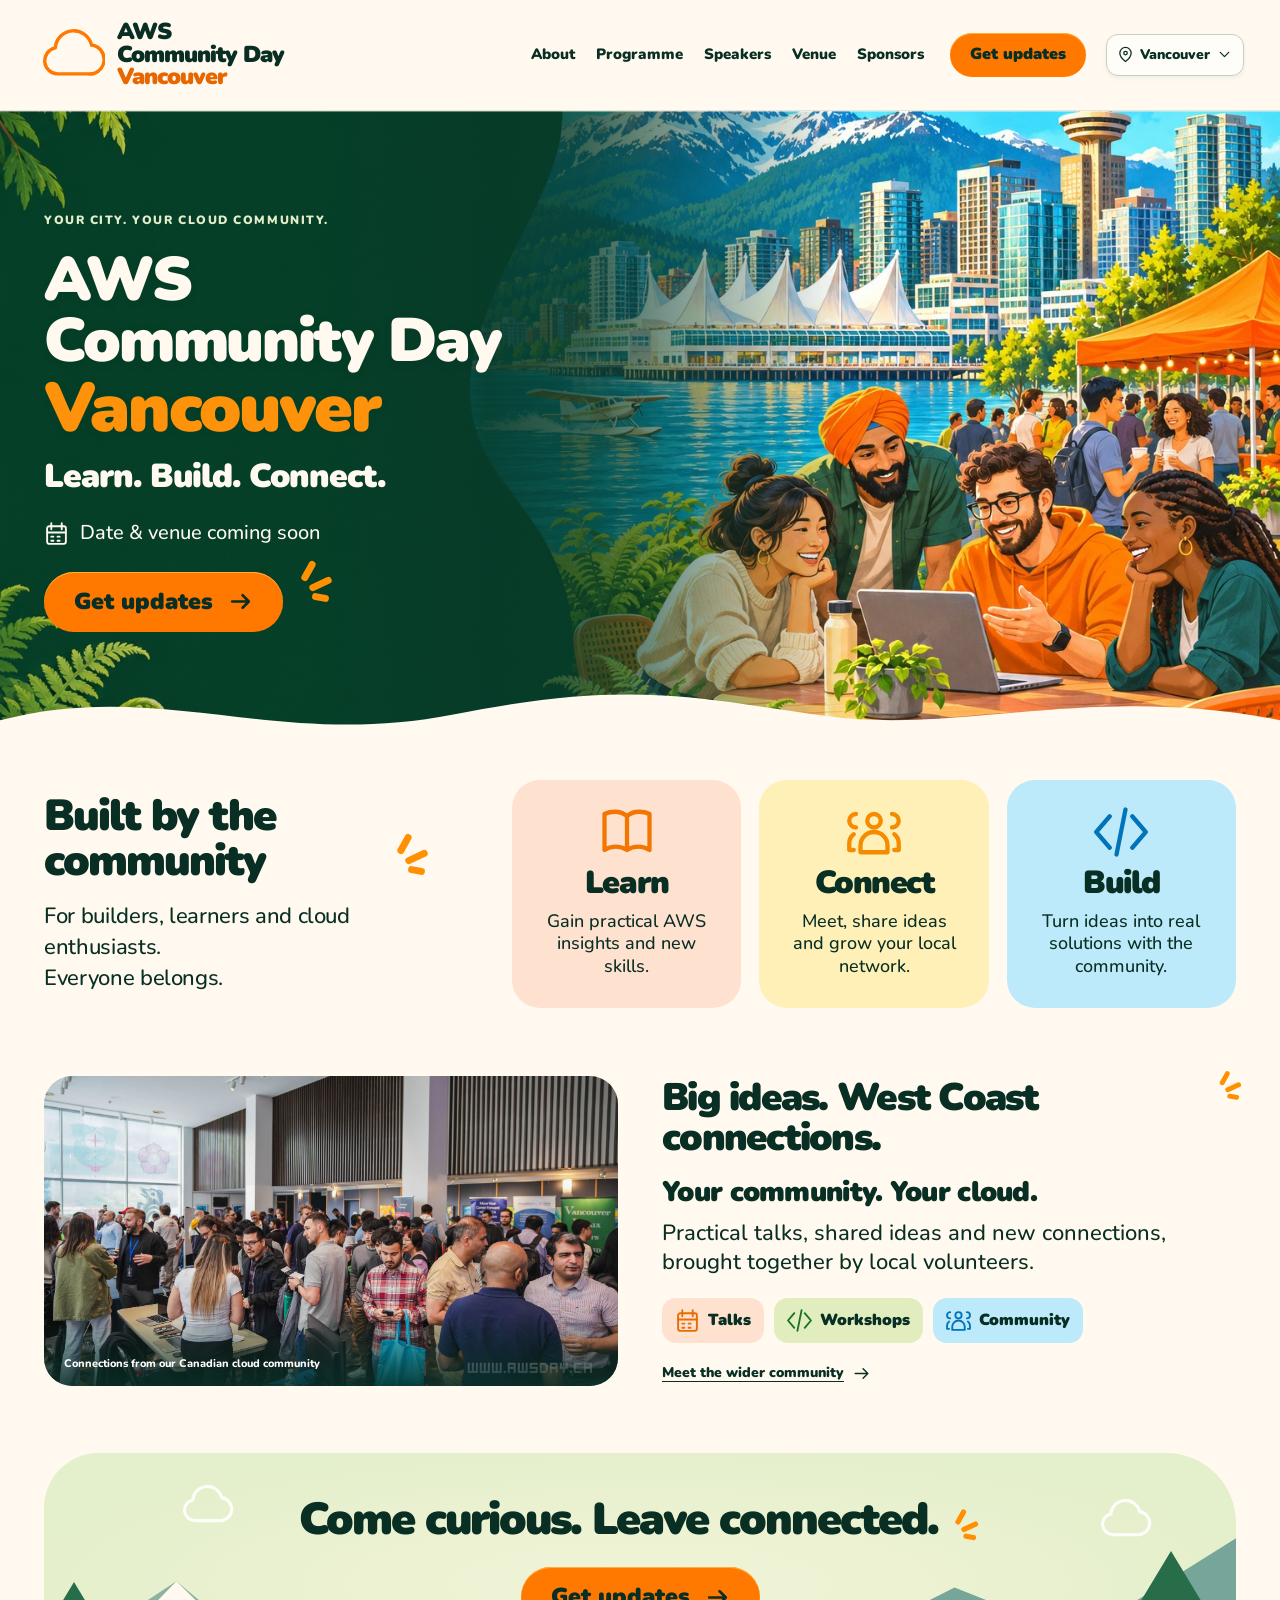
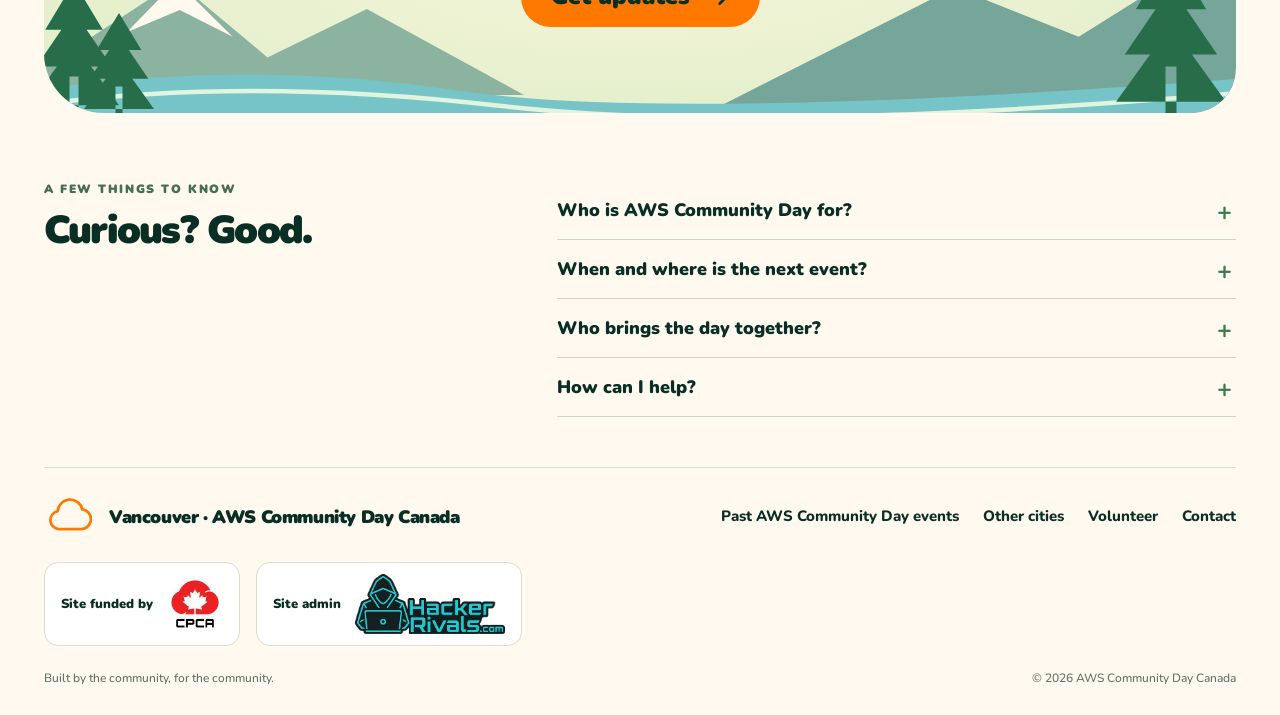
==== commit 704655cf: "Use city dropdown and add CPCA HackerRivals footer credits" ====
--- a/index.html
+++ b/index.html
@@ -19,30 +19,30 @@
 <script src="app.js" defer></script></head>
 <body data-city="vancouver"><a href="#main" class="skip-link">Skip to content</a>
 <header class="site-header"><div class="header-inner"><a class="brand" href="#top" aria-label="AWS Community Day Vancouver home"><svg class="icon brand-cloud" viewBox="0 0 24 24" fill="none" stroke="currentColor" stroke-width="1.8" stroke-linecap="round" stroke-linejoin="round" aria-hidden="true"><path d="M7 19a5 5 0 0 1-.8-9.9A7 7 0 0 1 20 8a5.5 5.5 0 0 1-1.5 11Z"/></svg><span>AWS<br>Community Day<br><strong>Vancouver</strong></span></a>
-<nav class="desktop-nav" aria-label="Main navigation"><a href="#about">About</a><button data-panel="programme" aria-haspopup="dialog" aria-controls="panel-programme">Programme</button><button data-panel="speakers" aria-haspopup="dialog" aria-controls="panel-speakers">Speakers</button><button data-panel="venue" aria-haspopup="dialog" aria-controls="panel-venue">Venue</button><button data-panel="sponsors" aria-haspopup="dialog" aria-controls="panel-sponsors">Sponsors</button></nav><div class="header-actions"><button class="button button-small header-updates" data-panel="updates" aria-haspopup="dialog" aria-controls="panel-updates">Get updates</button><button class="city-switch" data-panel="cities" aria-haspopup="dialog" aria-controls="panel-cities" aria-label="Change city, currently Vancouver"><svg class="icon " viewBox="0 0 24 24" fill="none" stroke="currentColor" stroke-width="1.8" stroke-linecap="round" stroke-linejoin="round" aria-hidden="true"><path d="M20 10c0 6-8 12-8 12S4 16 4 10a8 8 0 1 1 16 0Z"/><circle cx="12" cy="10" r="2.5"/></svg><span>Vancouver</span><svg class="icon " viewBox="0 0 24 24" fill="none" stroke="currentColor" stroke-width="1.8" stroke-linecap="round" stroke-linejoin="round" aria-hidden="true"><path d="m6 9 6 6 6-6"/></svg></button><button class="menu-toggle" aria-expanded="false" aria-controls="mobile-nav" aria-label="Open navigation"><svg class="icon " viewBox="0 0 24 24" fill="none" stroke="currentColor" stroke-width="1.8" stroke-linecap="round" stroke-linejoin="round" aria-hidden="true"><path d="M3 6h18M3 12h18M3 18h18"/></svg></button></div></div>
-<nav id="mobile-nav" class="mobile-nav" aria-label="Mobile navigation" hidden><a href="#about">About</a><button data-panel="programme" aria-haspopup="dialog" aria-controls="panel-programme">Programme</button><button data-panel="speakers" aria-haspopup="dialog" aria-controls="panel-speakers">Speakers</button><button data-panel="venue" aria-haspopup="dialog" aria-controls="panel-venue">Venue</button><button data-panel="sponsors" aria-haspopup="dialog" aria-controls="panel-sponsors">Sponsors</button><button data-panel="updates" aria-haspopup="dialog" aria-controls="panel-updates">Get updates</button></nav></header>
+<nav class="desktop-nav" aria-label="Main navigation"><a href="#about">About</a><button data-panel="programme" aria-haspopup="dialog" aria-controls="panel-programme">Programme</button><button data-panel="speakers" aria-haspopup="dialog" aria-controls="panel-speakers">Speakers</button><button data-panel="venue" aria-haspopup="dialog" aria-controls="panel-venue">Venue</button><button data-panel="sponsors" aria-haspopup="dialog" aria-controls="panel-sponsors">Sponsors</button></nav><div class="header-actions"><a class="button button-small header-updates" href="https://luma.com/awsvan" target="_blank" rel="noopener noreferrer">Get updates</a><div class="city-selector"><button class="city-switch" data-city-picker aria-expanded="false" aria-controls="city-options" aria-label="Change city, currently Vancouver"><svg class="icon " viewBox="0 0 24 24" fill="none" stroke="currentColor" stroke-width="1.8" stroke-linecap="round" stroke-linejoin="round" aria-hidden="true"><path d="M20 10c0 6-8 12-8 12S4 16 4 10a8 8 0 1 1 16 0Z"/><circle cx="12" cy="10" r="2.5"/></svg><span>Vancouver</span><svg class="icon " viewBox="0 0 24 24" fill="none" stroke="currentColor" stroke-width="1.8" stroke-linecap="round" stroke-linejoin="round" aria-hidden="true"><path d="m6 9 6 6 6-6"/></svg></button><nav id="city-options" class="city-dropdown" aria-label="Choose your city" hidden><a href="https://vancouver.awsday.ca/" aria-current="page"><span>Vancouver</span><span class="city-dropdown-current">Current city</span></a><a href="https://toronto.awsday.ca/"><span>Toronto</span></a><a href="https://victoria.awsday.ca/"><span>Victoria</span></a></nav></div><button class="menu-toggle" aria-expanded="false" aria-controls="mobile-nav" aria-label="Open navigation"><svg class="icon " viewBox="0 0 24 24" fill="none" stroke="currentColor" stroke-width="1.8" stroke-linecap="round" stroke-linejoin="round" aria-hidden="true"><path d="M3 6h18M3 12h18M3 18h18"/></svg></button></div></div>
+<nav id="mobile-nav" class="mobile-nav" aria-label="Mobile navigation" hidden><a href="#about">About</a><button data-panel="programme" aria-haspopup="dialog" aria-controls="panel-programme">Programme</button><button data-panel="speakers" aria-haspopup="dialog" aria-controls="panel-speakers">Speakers</button><button data-panel="venue" aria-haspopup="dialog" aria-controls="panel-venue">Venue</button><button data-panel="sponsors" aria-haspopup="dialog" aria-controls="panel-sponsors">Sponsors</button><a href="https://luma.com/awsvan" target="_blank" rel="noopener noreferrer">Get updates</a></nav></header>
 <main id="main">
-<section id="top" class="hero" aria-labelledby="hero-title"><img class="hero-art" src="assets/hero.jpg" width="1536" height="1024" alt="Illustrated Vancouver waterfront with Canada Place, mountains and a community of builders" fetchpriority="high"><div class="hero-inner"><div class="hero-copy"><span class="hero-kicker">Your city. Your cloud community.</span><h1 id="hero-title">AWS<br>Community Day<br><span>Vancouver</span></h1><p class="hero-tagline">Learn. Build. Connect.</p><p class="event-status"><svg class="icon " viewBox="0 0 24 24" fill="none" stroke="currentColor" stroke-width="1.8" stroke-linecap="round" stroke-linejoin="round" aria-hidden="true"><rect x="3" y="5" width="18" height="17" rx="2"/><path d="M7 2v6m10-6v6M3 11h18M7 15h2m4 0h2m-8 4h2m4 0h2"/></svg> Date & venue coming soon</p><div class="hero-cta"><button class="button button-large" data-panel="updates" aria-haspopup="dialog" aria-controls="panel-updates">Get updates <svg class="icon " viewBox="0 0 24 24" fill="none" stroke="currentColor" stroke-width="1.8" stroke-linecap="round" stroke-linejoin="round" aria-hidden="true"><path d="M4 12h16m-6-6 6 6-6 6"/></svg></button><span class="sparks" aria-hidden="true"><i></i><i></i><i></i></span></div></div></div><svg class="hero-wave" viewBox="0 0 1440 55" preserveAspectRatio="none" aria-hidden="true"><path d="M0 35C180-15 310 70 510 28S780 8 930 30 1230-10 1440 35V55H0Z" fill="#fff9ef"/></svg></section>
+<section id="top" class="hero" aria-labelledby="hero-title"><img class="hero-art" src="assets/hero.jpg" width="1536" height="1024" alt="Illustrated Vancouver waterfront with Canada Place, mountains and a community of builders" fetchpriority="high"><div class="hero-inner"><div class="hero-copy"><span class="hero-kicker">Your city. Your cloud community.</span><h1 id="hero-title">AWS<br>Community Day<br><span>Vancouver</span></h1><p class="hero-tagline">Learn. Build. Connect.</p><p class="event-status"><svg class="icon " viewBox="0 0 24 24" fill="none" stroke="currentColor" stroke-width="1.8" stroke-linecap="round" stroke-linejoin="round" aria-hidden="true"><rect x="3" y="5" width="18" height="17" rx="2"/><path d="M7 2v6m10-6v6M3 11h18M7 15h2m4 0h2m-8 4h2m4 0h2"/></svg> Date & venue coming soon</p><div class="hero-cta"><a class="button button-large" href="https://luma.com/awsvan" target="_blank" rel="noopener noreferrer">Get updates <svg class="icon " viewBox="0 0 24 24" fill="none" stroke="currentColor" stroke-width="1.8" stroke-linecap="round" stroke-linejoin="round" aria-hidden="true"><path d="M4 12h16m-6-6 6 6-6 6"/></svg></a><span class="sparks" aria-hidden="true"><i></i><i></i><i></i></span></div></div></div><svg class="hero-wave" viewBox="0 0 1440 55" preserveAspectRatio="none" aria-hidden="true"><path d="M0 35C180-15 310 70 510 28S780 8 930 30 1230-10 1440 35V55H0Z" fill="#fff9ef"/></svg></section>
 <section id="about" class="community-section content-width" aria-labelledby="community-title"><div class="community-intro"><h2 id="community-title">Built by the<br>community<span class="sparks" aria-hidden="true"><i></i><i></i><i></i></span></h2><p>For builders, learners and cloud enthusiasts.<br>Everyone belongs.</p></div><div class="pillars">
 <article class="pillar learn"><svg class="icon " viewBox="0 0 24 24" fill="none" stroke="currentColor" stroke-width="1.8" stroke-linecap="round" stroke-linejoin="round" aria-hidden="true"><path d="M12 5C9 2 4 3 2 4v16c3-2 7-2 10 0 3-2 7-2 10 0V4c-2-1-7-2-10 1Zm0 0v15"/></svg><h3>Learn</h3><p>Gain practical AWS insights and new skills.</p></article>
 <article class="pillar connect"><svg class="icon " viewBox="0 0 24 24" fill="none" stroke="currentColor" stroke-width="1.8" stroke-linecap="round" stroke-linejoin="round" aria-hidden="true"><circle cx="12" cy="7" r="3"/><path d="M6 21v-3a6 6 0 0 1 12 0v3ZM4 4a3 3 0 0 0 0 6M20 4a3 3 0 0 1 0 6M3 13a5 5 0 0 0-2 4v3h2m18-7a5 5 0 0 1 2 4v3h-2"/></svg><h3>Connect</h3><p>Meet, share ideas and grow your local network.</p></article>
 <article class="pillar build"><svg class="icon " viewBox="0 0 24 24" fill="none" stroke="currentColor" stroke-width="1.8" stroke-linecap="round" stroke-linejoin="round" aria-hidden="true"><path d="m7 5-6 7 6 7m10-14 6 7-6 7M14 2l-4 20"/></svg><h3>Build</h3><p>Turn ideas into real solutions with the community.</p></article></div></section>
 <section class="story-section content-width" aria-labelledby="story-title">
 <figure class="community-photo"><img src="assets/community.jpg" width="3600" height="2400" loading="lazy" alt="Cloud community members meeting and sharing ideas at a previous Canadian event"><figcaption>Connections from our Canadian cloud community</figcaption></figure><div class="story-copy"><h2 id="story-title">Big ideas. West Coast connections.<span class="sparks" aria-hidden="true"><i></i><i></i><i></i></span></h2><h3>Your community. Your cloud.</h3><p>Practical talks, shared ideas and new connections, brought together by local volunteers.</p><div class="activity-tags"><button class="tag talks" data-panel="programme" aria-haspopup="dialog" aria-controls="panel-programme"><svg class="icon " viewBox="0 0 24 24" fill="none" stroke="currentColor" stroke-width="1.8" stroke-linecap="round" stroke-linejoin="round" aria-hidden="true"><rect x="3" y="5" width="18" height="17" rx="2"/><path d="M7 2v6m10-6v6M3 11h18M7 15h2m4 0h2m-8 4h2m4 0h2"/></svg> Talks</button><button class="tag workshops" data-panel="programme" aria-haspopup="dialog" aria-controls="panel-programme"><svg class="icon " viewBox="0 0 24 24" fill="none" stroke="currentColor" stroke-width="1.8" stroke-linecap="round" stroke-linejoin="round" aria-hidden="true"><path d="m7 5-6 7 6 7m10-14 6 7-6 7M14 2l-4 20"/></svg> Workshops</button><button class="tag community" data-panel="volunteer" aria-haspopup="dialog" aria-controls="panel-volunteer"><svg class="icon " viewBox="0 0 24 24" fill="none" stroke="currentColor" stroke-width="1.8" stroke-linecap="round" stroke-linejoin="round" aria-hidden="true"><circle cx="12" cy="7" r="3"/><path d="M6 21v-3a6 6 0 0 1 12 0v3ZM4 4a3 3 0 0 0 0 6M20 4a3 3 0 0 1 0 6M3 13a5 5 0 0 0-2 4v3h2m18-7a5 5 0 0 1 2 4v3h-2"/></svg> Community</button></div><a class="text-link" href="https://canadiancloud.org/" target="_blank" rel="noopener noreferrer">Meet the wider community <svg class="icon " viewBox="0 0 24 24" fill="none" stroke="currentColor" stroke-width="1.8" stroke-linecap="round" stroke-linejoin="round" aria-hidden="true"><path d="M4 12h16m-6-6 6 6-6 6"/></svg></a></div></section>
-<section class="join-section content-width" aria-labelledby="join-title"><div class="join-landscape" aria-hidden="true"><svg viewBox="0 0 1440 290" preserveAspectRatio="none"><path d="M0 240 160 143 270 228 390 174 580 270H0Z" fill="#8cb3a0"/><path d="m100 200 60-57 68 62-64-30Z" fill="#fff9ef"/><path d="M800 290 1100 150 1250 205 1440 95V290Z" fill="#76a59a"/><path d="M0 263Q250 230 500 265T1440 252V290H0Z" fill="#76c4c7"/><path d="M0 280Q250 250 550 282T1440 268" stroke="#e1f4df" stroke-width="5" fill="none"/></svg><svg class="pine pine-one" viewBox="0 0 100 160" fill="currentColor"><path d="M45 105h10v55H45zM50 0 18 53h18L8 94h23L0 137h100L69 94h23L64 53h18Z"/></svg><svg class="pine pine-two" viewBox="0 0 100 160" fill="currentColor"><path d="M45 105h10v55H45zM50 0 18 53h18L8 94h23L0 137h100L69 94h23L64 53h18Z"/></svg><svg class="pine pine-three" viewBox="0 0 100 160" fill="currentColor"><path d="M45 105h10v55H45zM50 0 18 53h18L8 94h23L0 137h100L69 94h23L64 53h18Z"/></svg><svg class="icon landscape-cloud cloud-one" viewBox="0 0 24 24" fill="none" stroke="currentColor" stroke-width="1.8" stroke-linecap="round" stroke-linejoin="round" aria-hidden="true"><path d="M7 19a5 5 0 0 1-.8-9.9A7 7 0 0 1 20 8a5.5 5.5 0 0 1-1.5 11Z"/></svg><svg class="icon landscape-cloud cloud-two" viewBox="0 0 24 24" fill="none" stroke="currentColor" stroke-width="1.8" stroke-linecap="round" stroke-linejoin="round" aria-hidden="true"><path d="M7 19a5 5 0 0 1-.8-9.9A7 7 0 0 1 20 8a5.5 5.5 0 0 1-1.5 11Z"/></svg></div><div class="join-copy"><h2 id="join-title">Come curious.<br class="mobile-break"> Leave connected.<span class="sparks" aria-hidden="true"><i></i><i></i><i></i></span></h2><button class="button button-large" data-panel="updates" aria-haspopup="dialog" aria-controls="panel-updates">Get updates <svg class="icon " viewBox="0 0 24 24" fill="none" stroke="currentColor" stroke-width="1.8" stroke-linecap="round" stroke-linejoin="round" aria-hidden="true"><path d="M4 12h16m-6-6 6 6-6 6"/></svg></button></div></section>
+<section class="join-section content-width" aria-labelledby="join-title"><div class="join-landscape" aria-hidden="true"><svg viewBox="0 0 1440 290" preserveAspectRatio="none"><path d="M0 240 160 143 270 228 390 174 580 270H0Z" fill="#8cb3a0"/><path d="m100 200 60-57 68 62-64-30Z" fill="#fff9ef"/><path d="M800 290 1100 150 1250 205 1440 95V290Z" fill="#76a59a"/><path d="M0 263Q250 230 500 265T1440 252V290H0Z" fill="#76c4c7"/><path d="M0 280Q250 250 550 282T1440 268" stroke="#e1f4df" stroke-width="5" fill="none"/></svg><svg class="pine pine-one" viewBox="0 0 100 160" fill="currentColor"><path d="M45 105h10v55H45zM50 0 18 53h18L8 94h23L0 137h100L69 94h23L64 53h18Z"/></svg><svg class="pine pine-two" viewBox="0 0 100 160" fill="currentColor"><path d="M45 105h10v55H45zM50 0 18 53h18L8 94h23L0 137h100L69 94h23L64 53h18Z"/></svg><svg class="pine pine-three" viewBox="0 0 100 160" fill="currentColor"><path d="M45 105h10v55H45zM50 0 18 53h18L8 94h23L0 137h100L69 94h23L64 53h18Z"/></svg><svg class="icon landscape-cloud cloud-one" viewBox="0 0 24 24" fill="none" stroke="currentColor" stroke-width="1.8" stroke-linecap="round" stroke-linejoin="round" aria-hidden="true"><path d="M7 19a5 5 0 0 1-.8-9.9A7 7 0 0 1 20 8a5.5 5.5 0 0 1-1.5 11Z"/></svg><svg class="icon landscape-cloud cloud-two" viewBox="0 0 24 24" fill="none" stroke="currentColor" stroke-width="1.8" stroke-linecap="round" stroke-linejoin="round" aria-hidden="true"><path d="M7 19a5 5 0 0 1-.8-9.9A7 7 0 0 1 20 8a5.5 5.5 0 0 1-1.5 11Z"/></svg></div><div class="join-copy"><h2 id="join-title">Come curious.<br class="mobile-break"> Leave connected.<span class="sparks" aria-hidden="true"><i></i><i></i><i></i></span></h2><a class="button button-large" href="https://luma.com/awsvan" target="_blank" rel="noopener noreferrer">Get updates <svg class="icon " viewBox="0 0 24 24" fill="none" stroke="currentColor" stroke-width="1.8" stroke-linecap="round" stroke-linejoin="round" aria-hidden="true"><path d="M4 12h16m-6-6 6 6-6 6"/></svg></a></div></section>
 <section class="faq-section content-width" aria-labelledby="faq-title"><div class="faq-heading"><span class="eyebrow">A few things to know</span><h2 id="faq-title">Curious? Good.</h2></div><div class="faq-items">
 <details><summary>Who is AWS Community Day for?</summary><p>Developers, architects, students, cloud enthusiasts and anyone curious about AWS. Whether you’re just starting or have been building for years, you’re welcome here.</p></details>
 <details><summary>When and where is the next event?</summary><p>The date and venue for Vancouver are coming soon. Confirmed details, tickets, speakers and the programme will be published here.</p></details>
 <details><summary>Who brings the day together?</summary><p>Local community volunteers, as part of the Canadian Public Cloud Association community. It’s a day to learn from each other and make meaningful connections.</p></details>
-<details><summary>How can I help?</summary><p>We’d love to hear from potential volunteers, speakers and sponsors. <a href="mailto:info@awsday.ca?subject=AWS%20Community%20Day%20Vancouver%3A%20Getting%20involved">Contact the organizing team</a> to get involved in Vancouver.</p></details></div></section></main>
+<details><summary>How can I help?</summary><p>Attend an <a href="https://luma.com/awsvan" target="_blank" rel="noopener noreferrer">AWS Vancouver meetup event</a> to get to know the community and connect with the local leaders about getting involved. Calls for speakers and sponsors will be announced soon.</p></details></div></section></main>
 <footer class="site-footer content-width"><div class="footer-top"><a class="footer-brand" href="https://awsday.ca/"><svg class="icon " viewBox="0 0 24 24" fill="none" stroke="currentColor" stroke-width="1.8" stroke-linecap="round" stroke-linejoin="round" aria-hidden="true"><path d="M7 19a5 5 0 0 1-.8-9.9A7 7 0 0 1 20 8a5.5 5.5 0 0 1-1.5 11Z"/></svg><span>Vancouver · AWS Community Day Canada</span></a>
-<nav aria-label="Footer navigation"><a href="past-events/">Past AWS Community Day events</a><button data-panel="cities" aria-haspopup="dialog" aria-controls="panel-cities">Other cities</button><button data-panel="volunteer" aria-haspopup="dialog" aria-controls="panel-volunteer">Volunteer</button><button data-panel="contact" aria-haspopup="dialog" aria-controls="panel-contact">Contact</button></nav></div><div class="footer-bottom"><span>Built by the community, for the community.</span><span>© 2026 AWS Community Day Canada</span></div></footer>
-<dialog id="panel-updates" aria-labelledby="title-updates"><button class="dialog-close" aria-label="Close dialog"><svg class="icon " viewBox="0 0 24 24" fill="none" stroke="currentColor" stroke-width="1.8" stroke-linecap="round" stroke-linejoin="round" aria-hidden="true"><path d="m5 5 14 14M19 5 5 19"/></svg></button><span class="eyebrow">Stay connected · Vancouver</span><h2 id="title-updates">Good things are coming.</h2><p>Dates, tickets and the programme will be announced here. Follow the Canadian cloud community for event news as it happens.</p><a class="button" href="https://www.linkedin.com/company/canadiancloud/" target="_blank" rel="noopener noreferrer">Follow community updates <svg class="icon " viewBox="0 0 24 24" fill="none" stroke="currentColor" stroke-width="1.8" stroke-linecap="round" stroke-linejoin="round" aria-hidden="true"><path d="M4 12h16m-6-6 6 6-6 6"/></svg></a><p class="panel-note">Have a question? <a href="mailto:info@awsday.ca?subject=AWS%20Community%20Day%20Vancouver%3A%20Event%20updates">Email the organizing team</a>.</p></dialog>
+<nav aria-label="Footer navigation"><a href="past-events/">Past AWS Community Day events</a><button data-city-picker aria-expanded="false" aria-controls="city-options">Other cities</button><button data-panel="volunteer" aria-haspopup="dialog" aria-controls="panel-volunteer">Volunteer</button><button data-panel="contact" aria-haspopup="dialog" aria-controls="panel-contact">Contact</button></nav></div><div class="footer-credits" aria-label="Site credits"><a class="footer-credit" href="https://canadiancloud.org/" target="_blank" rel="noopener noreferrer" aria-label="Site funded by CPCA, Canadian Public Cloud Association"><span>Site funded by</span><img class="cpca-logo" src="assets/cpca-logo.png" alt="CPCA" width="102" height="102" loading="lazy"></a><a class="footer-credit" href="https://hackerrivals.com/" target="_blank" rel="noopener noreferrer" aria-label="Site admin: HackerRivals"><span>Site admin</span><img class="hackerrivals-logo" src="assets/hackerrivals-logo.png" alt="HackerRivals" width="867" height="347" loading="lazy"></a></div><div class="footer-bottom"><span>Built by the community, for the community.</span><span>© 2026 AWS Community Day Canada</span></div></footer>
+
 <dialog id="panel-programme" aria-labelledby="title-programme"><button class="dialog-close" aria-label="Close dialog"><svg class="icon " viewBox="0 0 24 24" fill="none" stroke="currentColor" stroke-width="1.8" stroke-linecap="round" stroke-linejoin="round" aria-hidden="true"><path d="m5 5 14 14M19 5 5 19"/></svg></button><span class="eyebrow">Programme</span><h2 id="title-programme">A day for curious minds.</h2><p>Practical talks, shared ideas and space to meet other builders. The Vancouver programme and session times will be published once confirmed.</p><div class="panel-list"><p><svg class="icon " viewBox="0 0 24 24" fill="none" stroke="currentColor" stroke-width="1.8" stroke-linecap="round" stroke-linejoin="round" aria-hidden="true"><path d="M12 5C9 2 4 3 2 4v16c3-2 7-2 10 0 3-2 7-2 10 0V4c-2-1-7-2-10 1Zm0 0v15"/></svg> Learn from the people building in the cloud.</p><p><svg class="icon " viewBox="0 0 24 24" fill="none" stroke="currentColor" stroke-width="1.8" stroke-linecap="round" stroke-linejoin="round" aria-hidden="true"><path d="m7 5-6 7 6 7m10-14 6 7-6 7M14 2l-4 20"/></svg> Explore ideas you can put into practice.</p><p><svg class="icon " viewBox="0 0 24 24" fill="none" stroke="currentColor" stroke-width="1.8" stroke-linecap="round" stroke-linejoin="round" aria-hidden="true"><circle cx="12" cy="7" r="3"/><path d="M6 21v-3a6 6 0 0 1 12 0v3ZM4 4a3 3 0 0 0 0 6M20 4a3 3 0 0 1 0 6M3 13a5 5 0 0 0-2 4v3h2m18-7a5 5 0 0 1 2 4v3h-2"/></svg> Make time for conversations and connections.</p></div><p class="status-line">Full programme coming soon</p></dialog>
-<dialog id="panel-speakers" aria-labelledby="title-speakers"><button class="dialog-close" aria-label="Close dialog"><svg class="icon " viewBox="0 0 24 24" fill="none" stroke="currentColor" stroke-width="1.8" stroke-linecap="round" stroke-linejoin="round" aria-hidden="true"><path d="m5 5 14 14M19 5 5 19"/></svg></button><span class="eyebrow">Speakers</span><h2 id="title-speakers">Community voices. Real experience.</h2><p>Our Vancouver speaker lineup is being planned. Names and session details will appear here when confirmed.</p><p>Have something useful to share with other builders?</p><a class="button" href="mailto:info@awsday.ca?subject=AWS%20Community%20Day%20Vancouver%3A%20Speaking%20interest">Talk to the team <svg class="icon " viewBox="0 0 24 24" fill="none" stroke="currentColor" stroke-width="1.8" stroke-linecap="round" stroke-linejoin="round" aria-hidden="true"><path d="M4 12h16m-6-6 6 6-6 6"/></svg></a></dialog>
+<dialog id="panel-speakers" aria-labelledby="title-speakers"><button class="dialog-close" aria-label="Close dialog"><svg class="icon " viewBox="0 0 24 24" fill="none" stroke="currentColor" stroke-width="1.8" stroke-linecap="round" stroke-linejoin="round" aria-hidden="true"><path d="m5 5 14 14M19 5 5 19"/></svg></button><span class="eyebrow">Speakers</span><h2 id="title-speakers">Community voices. Real experience.</h2><p>A call for speakers will be announced soon.</p><p>In the meantime, attend an <a href="https://luma.com/awsvan" target="_blank" rel="noopener noreferrer">AWS Vancouver meetup event</a> to get to know the community and connect with the local leaders.</p></dialog>
 <dialog id="panel-venue" aria-labelledby="title-venue"><button class="dialog-close" aria-label="Close dialog"><svg class="icon " viewBox="0 0 24 24" fill="none" stroke="currentColor" stroke-width="1.8" stroke-linecap="round" stroke-linejoin="round" aria-hidden="true"><path d="m5 5 14 14M19 5 5 19"/></svg></button><span class="eyebrow">Date & venue</span><h2 id="title-venue">See you in Vancouver.</h2><p>The date and venue for the next AWS Community Day Vancouver will be announced here.</p><p>Once confirmed, you’ll find the address, transport options and accessibility information in this space.</p><p class="status-line">Date & venue coming soon</p></dialog>
-<dialog id="panel-sponsors" aria-labelledby="title-sponsors"><button class="dialog-close" aria-label="Close dialog"><svg class="icon " viewBox="0 0 24 24" fill="none" stroke="currentColor" stroke-width="1.8" stroke-linecap="round" stroke-linejoin="round" aria-hidden="true"><path d="m5 5 14 14M19 5 5 19"/></svg></button><span class="eyebrow">Partners & sponsors</span><h2 id="title-sponsors">Help the community build.</h2><p>Support a day of learning and connection for the Vancouver cloud community. Sponsor opportunities and confirmed partners will be shared as planning progresses.</p><a class="button" href="mailto:info@awsday.ca?subject=AWS%20Community%20Day%20Vancouver%3A%20Sponsorship%20interest">Become a sponsor <svg class="icon " viewBox="0 0 24 24" fill="none" stroke="currentColor" stroke-width="1.8" stroke-linecap="round" stroke-linejoin="round" aria-hidden="true"><path d="M4 12h16m-6-6 6 6-6 6"/></svg></a></dialog>
+<dialog id="panel-sponsors" aria-labelledby="title-sponsors"><button class="dialog-close" aria-label="Close dialog"><svg class="icon " viewBox="0 0 24 24" fill="none" stroke="currentColor" stroke-width="1.8" stroke-linecap="round" stroke-linejoin="round" aria-hidden="true"><path d="m5 5 14 14M19 5 5 19"/></svg></button><span class="eyebrow">Partners & sponsors</span><h2 id="title-sponsors">Help the community build.</h2><p>A call for sponsors will be announced soon.</p><p>In the meantime, attend an <a href="https://luma.com/awsvan" target="_blank" rel="noopener noreferrer">AWS Vancouver meetup event</a> to get to know the community and connect with the local leaders.</p></dialog>
 <dialog id="panel-volunteer" aria-labelledby="title-volunteer"><button class="dialog-close" aria-label="Close dialog"><svg class="icon " viewBox="0 0 24 24" fill="none" stroke="currentColor" stroke-width="1.8" stroke-linecap="round" stroke-linejoin="round" aria-hidden="true"><path d="m5 5 14 14M19 5 5 19"/></svg></button><span class="eyebrow">Volunteer</span><h2 id="title-volunteer">Built together. By people like you.</h2><p>AWS Community Day is brought together by local volunteers. Help welcome attendees, support speakers or bring your own skills to the organizing team in Vancouver.</p><a class="button" href="mailto:info@awsday.ca?subject=AWS%20Community%20Day%20Vancouver%3A%20Volunteer%20interest">Get involved <svg class="icon " viewBox="0 0 24 24" fill="none" stroke="currentColor" stroke-width="1.8" stroke-linecap="round" stroke-linejoin="round" aria-hidden="true"><path d="M20 4a5 5 0 0 0-8 1 5 5 0 0 0-8-1c-7 6 8 17 8 17S27 10 20 4Z"/></svg></a></dialog>
-<dialog id="panel-cities" aria-labelledby="title-cities"><button class="dialog-close" aria-label="Close dialog"><svg class="icon " viewBox="0 0 24 24" fill="none" stroke="currentColor" stroke-width="1.8" stroke-linecap="round" stroke-linejoin="round" aria-hidden="true"><path d="m5 5 14 14M19 5 5 19"/></svg></button><span class="eyebrow">Find your community</span><h2 id="title-cities">One community. Many cities.</h2><p>A local welcome, wherever you build.</p><div class="city-list"><a href="https://vancouver.awsday.ca/" aria-current="page"><svg class="icon " viewBox="0 0 24 24" fill="none" stroke="currentColor" stroke-width="1.8" stroke-linecap="round" stroke-linejoin="round" aria-hidden="true"><path d="M20 10c0 6-8 12-8 12S4 16 4 10a8 8 0 1 1 16 0Z"/><circle cx="12" cy="10" r="2.5"/></svg> Vancouver<span class="current-city">You are here</span></a><a href="https://canadiancloud.org/awsday-toronto/" ><svg class="icon " viewBox="0 0 24 24" fill="none" stroke="currentColor" stroke-width="1.8" stroke-linecap="round" stroke-linejoin="round" aria-hidden="true"><path d="M20 10c0 6-8 12-8 12S4 16 4 10a8 8 0 1 1 16 0Z"/><circle cx="12" cy="10" r="2.5"/></svg> Toronto<svg class="icon " viewBox="0 0 24 24" fill="none" stroke="currentColor" stroke-width="1.8" stroke-linecap="round" stroke-linejoin="round" aria-hidden="true"><path d="M4 12h16m-6-6 6 6-6 6"/></svg></a><a href="https://canadiancloud.org/awsday-victoria/" ><svg class="icon " viewBox="0 0 24 24" fill="none" stroke="currentColor" stroke-width="1.8" stroke-linecap="round" stroke-linejoin="round" aria-hidden="true"><path d="M20 10c0 6-8 12-8 12S4 16 4 10a8 8 0 1 1 16 0Z"/><circle cx="12" cy="10" r="2.5"/></svg> Victoria<svg class="icon " viewBox="0 0 24 24" fill="none" stroke="currentColor" stroke-width="1.8" stroke-linecap="round" stroke-linejoin="round" aria-hidden="true"><path d="M4 12h16m-6-6 6 6-6 6"/></svg></a></div><a class="text-link" href="https://awsday.ca/">AWS Community Day Canada <svg class="icon " viewBox="0 0 24 24" fill="none" stroke="currentColor" stroke-width="1.8" stroke-linecap="round" stroke-linejoin="round" aria-hidden="true"><path d="M4 12h16m-6-6 6 6-6 6"/></svg></a></dialog>
+
 <dialog id="panel-contact" aria-labelledby="title-contact"><button class="dialog-close" aria-label="Close dialog"><svg class="icon " viewBox="0 0 24 24" fill="none" stroke="currentColor" stroke-width="1.8" stroke-linecap="round" stroke-linejoin="round" aria-hidden="true"><path d="m5 5 14 14M19 5 5 19"/></svg></button><span class="eyebrow">Contact</span><h2 id="title-contact">Let’s start a conversation.</h2><p>Questions about AWS Community Day Vancouver? Get in touch with the organizing team.</p><a class="button" href="mailto:info@awsday.ca?subject=AWS%20Community%20Day%20Vancouver%3A%20General%20enquiry"><svg class="icon " viewBox="0 0 24 24" fill="none" stroke="currentColor" stroke-width="1.8" stroke-linecap="round" stroke-linejoin="round" aria-hidden="true"><rect x="2" y="4" width="20" height="16" rx="2"/><path d="m2 6 10 7L22 6"/></svg> info@awsday.ca</a><p class="panel-note">Part of the <a href="https://canadiancloud.org/" target="_blank" rel="noopener noreferrer">Canadian Public Cloud Association</a> community.</p></dialog>
 </body></html>
--- a/styles.css
+++ b/styles.css
@@ -20,3 +20,19 @@
 
 .site-footer nav{flex-wrap:wrap;justify-content:flex-end;column-gap:24px;row-gap:4px}.site-footer nav a{padding:10px 0;text-decoration:none;font-size:15px;font-weight:800}.site-footer nav a:hover{color:#a84a00}
 @media(max-width:760px){.site-footer nav{justify-content:flex-start;column-gap:24px}}
+
+/* City dropdown retains the existing city button styling. */
+.city-selector{position:relative;flex-shrink:0}
+.city-switch[aria-expanded="true"]{background:#edf2e1}
+.city-switch>.icon:last-child{transition:transform .18s}
+.city-switch[aria-expanded="true"]>.icon:last-child{transform:rotate(180deg)}
+.city-dropdown{position:absolute;top:calc(100% + 10px);right:0;z-index:30;min-width:210px;max-width:calc(100vw - 32px);padding:6px;border:1px solid #c8cec4;border-radius:16px;background:#fffdf8;box-shadow:0 12px 32px #092e2326}
+.city-dropdown:not([hidden]){display:grid;gap:3px}
+.city-dropdown a{display:flex;align-items:center;justify-content:space-between;gap:18px;min-height:44px;padding:11px 13px;border-radius:10px;color:var(--deep);font-size:15px;font-weight:900;text-decoration:none;white-space:nowrap}
+.city-dropdown a:hover,.city-dropdown a:focus-visible{background:#edf2e1}
+.city-dropdown a[aria-current="page"]{background:#e1edcc}
+.city-dropdown-current{font-size:11px;color:#466d55;font-weight:800}
+
+/* Funding and site administration credits. */
+.footer-credits{display:flex;align-items:center;flex-wrap:wrap;gap:16px;padding-top:24px}.footer-credit{display:flex;align-items:center;gap:14px;min-height:84px;padding:10px 16px;border:1px solid #d8dfcb;border-radius:14px;background:#fff;text-decoration:none;color:var(--deep)}.footer-credit:hover{border-color:#8da58e;color:var(--deep)}.footer-credit>span{font-size:13px;font-weight:900;white-space:nowrap}.footer-credit img{display:block;object-fit:contain}.footer-credit .cpca-logo{width:56px;height:56px}.footer-credit .hackerrivals-logo{width:150px;height:60px}
+@media(max-width:760px){.footer-credit{flex:1 1 100%;max-width:360px;justify-content:space-between}}
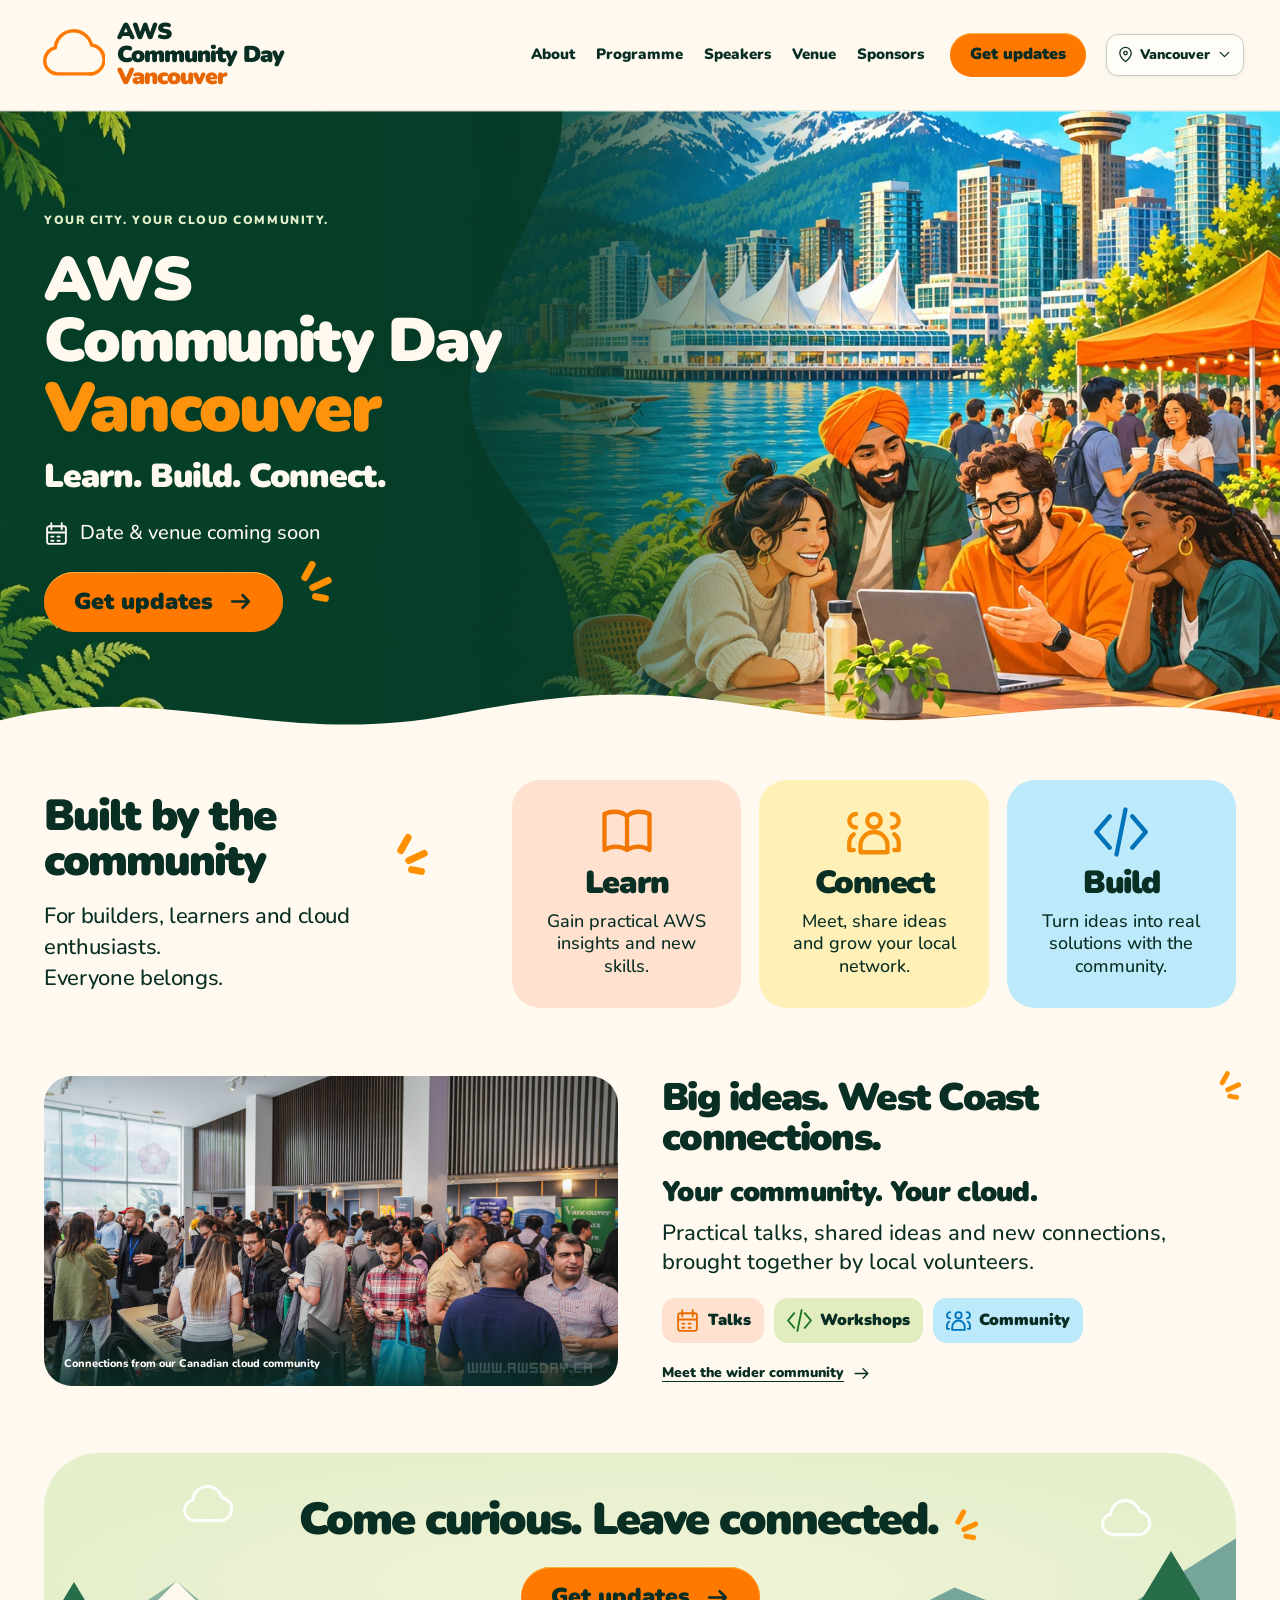
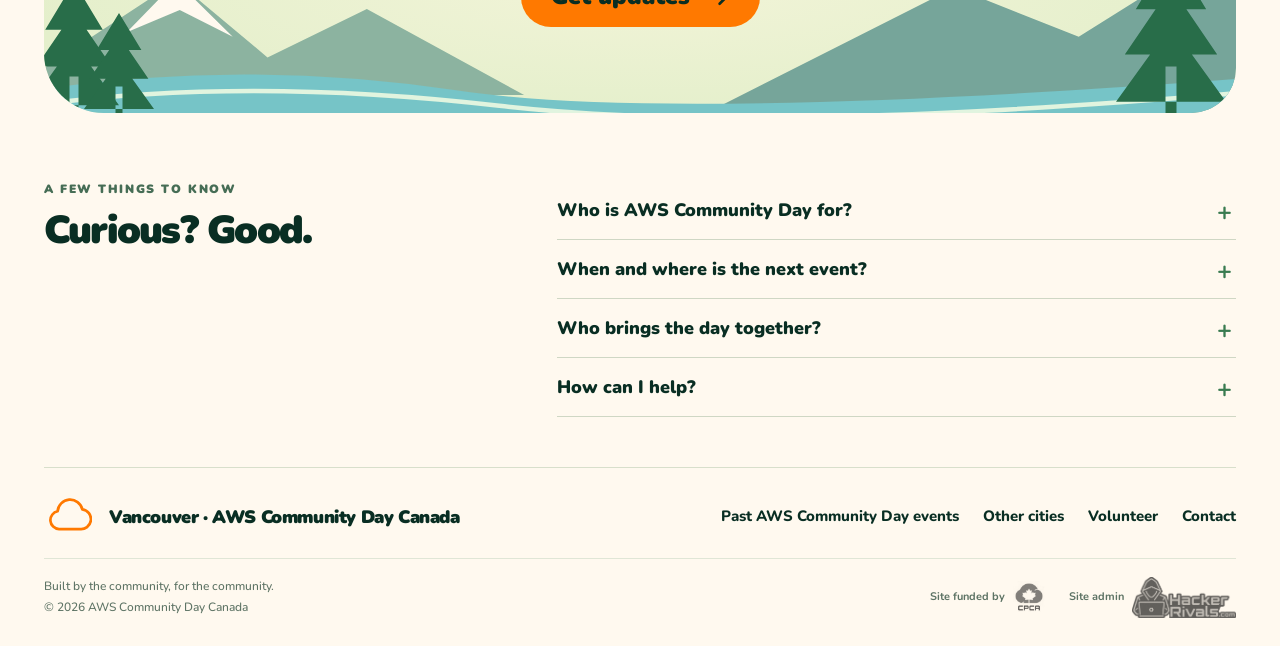
==== commit 4620662f: "Integrate compact logo credits into footer secondary row" ====
--- a/index.html
+++ b/index.html
@@ -36,7 +36,7 @@
 <details><summary>Who brings the day together?</summary><p>Local community volunteers, as part of the Canadian Public Cloud Association community. It’s a day to learn from each other and make meaningful connections.</p></details>
 <details><summary>How can I help?</summary><p>Attend an <a href="https://luma.com/awsvan" target="_blank" rel="noopener noreferrer">AWS Vancouver meetup event</a> to get to know the community and connect with the local leaders about getting involved. Calls for speakers and sponsors will be announced soon.</p></details></div></section></main>
 <footer class="site-footer content-width"><div class="footer-top"><a class="footer-brand" href="https://awsday.ca/"><svg class="icon " viewBox="0 0 24 24" fill="none" stroke="currentColor" stroke-width="1.8" stroke-linecap="round" stroke-linejoin="round" aria-hidden="true"><path d="M7 19a5 5 0 0 1-.8-9.9A7 7 0 0 1 20 8a5.5 5.5 0 0 1-1.5 11Z"/></svg><span>Vancouver · AWS Community Day Canada</span></a>
-<nav aria-label="Footer navigation"><a href="past-events/">Past AWS Community Day events</a><button data-city-picker aria-expanded="false" aria-controls="city-options">Other cities</button><button data-panel="volunteer" aria-haspopup="dialog" aria-controls="panel-volunteer">Volunteer</button><button data-panel="contact" aria-haspopup="dialog" aria-controls="panel-contact">Contact</button></nav></div><div class="footer-credits" aria-label="Site credits"><a class="footer-credit" href="https://canadiancloud.org/" target="_blank" rel="noopener noreferrer" aria-label="Site funded by CPCA, Canadian Public Cloud Association"><span>Site funded by</span><img class="cpca-logo" src="assets/cpca-logo.png" alt="CPCA" width="102" height="102" loading="lazy"></a><a class="footer-credit" href="https://hackerrivals.com/" target="_blank" rel="noopener noreferrer" aria-label="Site admin: HackerRivals"><span>Site admin</span><img class="hackerrivals-logo" src="assets/hackerrivals-logo.png" alt="HackerRivals" width="867" height="347" loading="lazy"></a></div><div class="footer-bottom"><span>Built by the community, for the community.</span><span>© 2026 AWS Community Day Canada</span></div></footer>
+<nav aria-label="Footer navigation"><a href="past-events/">Past AWS Community Day events</a><button data-city-picker aria-expanded="false" aria-controls="city-options">Other cities</button><button data-panel="volunteer" aria-haspopup="dialog" aria-controls="panel-volunteer">Volunteer</button><button data-panel="contact" aria-haspopup="dialog" aria-controls="panel-contact">Contact</button></nav></div><div class="footer-bottom"><div class="footer-notes"><span>Built by the community, for the community.</span><span>© 2026 AWS Community Day Canada</span></div><div class="footer-credits" aria-label="Site credits"><a class="footer-credit" href="https://canadiancloud.org/" target="_blank" rel="noopener noreferrer" aria-label="Site funded by CPCA, Canadian Public Cloud Association"><span>Site funded by</span><img class="cpca-logo" src="assets/cpca-logo.png" alt="CPCA" width="102" height="102" loading="lazy"></a><a class="footer-credit" href="https://hackerrivals.com/" target="_blank" rel="noopener noreferrer" aria-label="Site admin: HackerRivals"><span>Site admin</span><img class="hackerrivals-logo" src="assets/hackerrivals-logo.png" alt="HackerRivals" width="867" height="347" loading="lazy"></a></div></div></footer>
 
 <dialog id="panel-programme" aria-labelledby="title-programme"><button class="dialog-close" aria-label="Close dialog"><svg class="icon " viewBox="0 0 24 24" fill="none" stroke="currentColor" stroke-width="1.8" stroke-linecap="round" stroke-linejoin="round" aria-hidden="true"><path d="m5 5 14 14M19 5 5 19"/></svg></button><span class="eyebrow">Programme</span><h2 id="title-programme">A day for curious minds.</h2><p>Practical talks, shared ideas and space to meet other builders. The Vancouver programme and session times will be published once confirmed.</p><div class="panel-list"><p><svg class="icon " viewBox="0 0 24 24" fill="none" stroke="currentColor" stroke-width="1.8" stroke-linecap="round" stroke-linejoin="round" aria-hidden="true"><path d="M12 5C9 2 4 3 2 4v16c3-2 7-2 10 0 3-2 7-2 10 0V4c-2-1-7-2-10 1Zm0 0v15"/></svg> Learn from the people building in the cloud.</p><p><svg class="icon " viewBox="0 0 24 24" fill="none" stroke="currentColor" stroke-width="1.8" stroke-linecap="round" stroke-linejoin="round" aria-hidden="true"><path d="m7 5-6 7 6 7m10-14 6 7-6 7M14 2l-4 20"/></svg> Explore ideas you can put into practice.</p><p><svg class="icon " viewBox="0 0 24 24" fill="none" stroke="currentColor" stroke-width="1.8" stroke-linecap="round" stroke-linejoin="round" aria-hidden="true"><circle cx="12" cy="7" r="3"/><path d="M6 21v-3a6 6 0 0 1 12 0v3ZM4 4a3 3 0 0 0 0 6M20 4a3 3 0 0 1 0 6M3 13a5 5 0 0 0-2 4v3h2m18-7a5 5 0 0 1 2 4v3h-2"/></svg> Make time for conversations and connections.</p></div><p class="status-line">Full programme coming soon</p></dialog>
 <dialog id="panel-speakers" aria-labelledby="title-speakers"><button class="dialog-close" aria-label="Close dialog"><svg class="icon " viewBox="0 0 24 24" fill="none" stroke="currentColor" stroke-width="1.8" stroke-linecap="round" stroke-linejoin="round" aria-hidden="true"><path d="m5 5 14 14M19 5 5 19"/></svg></button><span class="eyebrow">Speakers</span><h2 id="title-speakers">Community voices. Real experience.</h2><p>A call for speakers will be announced soon.</p><p>In the meantime, attend an <a href="https://luma.com/awsvan" target="_blank" rel="noopener noreferrer">AWS Vancouver meetup event</a> to get to know the community and connect with the local leaders.</p></dialog>
--- a/styles.css
+++ b/styles.css
@@ -33,6 +33,15 @@
 .city-dropdown a[aria-current="page"]{background:#e1edcc}
 .city-dropdown-current{font-size:11px;color:#466d55;font-weight:800}
 
-/* Funding and site administration credits. */
-.footer-credits{display:flex;align-items:center;flex-wrap:wrap;gap:16px;padding-top:24px}.footer-credit{display:flex;align-items:center;gap:14px;min-height:84px;padding:10px 16px;border:1px solid #d8dfcb;border-radius:14px;background:#fff;text-decoration:none;color:var(--deep)}.footer-credit:hover{border-color:#8da58e;color:var(--deep)}.footer-credit>span{font-size:13px;font-weight:900;white-space:nowrap}.footer-credit img{display:block;object-fit:contain}.footer-credit .cpca-logo{width:56px;height:56px}.footer-credit .hackerrivals-logo{width:150px;height:60px}
-@media(max-width:760px){.footer-credit{flex:1 1 100%;max-width:360px;justify-content:space-between}}
+/* Funding and administration sit within the footer's secondary line. */
+.footer-bottom{align-items:center;gap:24px;margin-top:20px;padding-top:16px;border-top:1px solid #e0e6d6}
+.footer-notes{display:flex;flex-direction:column;gap:4px;line-height:1.45}
+.footer-credits{display:flex;align-items:center;justify-content:flex-end;flex-wrap:wrap;column-gap:24px;row-gap:4px}
+.footer-credit{display:inline-flex;align-items:center;gap:8px;min-height:44px;padding:0;color:#5d7364;text-decoration:none}
+.footer-credit:hover{color:var(--deep)}
+.footer-credit>span{font-size:11px;font-weight:700;white-space:nowrap}
+.footer-credit img{display:block;object-fit:contain;filter:grayscale(1);opacity:.7;mix-blend-mode:multiply;transition:filter .18s,opacity .18s}
+.footer-credit:hover img,.footer-credit:focus-visible img{filter:none;opacity:1}
+.footer-credit .cpca-logo{width:32px;height:32px}
+.footer-credit .hackerrivals-logo{width:104px;height:42px}
+@media(max-width:760px){.footer-bottom{align-items:flex-start;gap:12px;margin-top:17px;padding-top:14px}.footer-credits{justify-content:flex-start;column-gap:14px}.footer-credit .cpca-logo{width:28px;height:28px}.footer-credit .hackerrivals-logo{width:96px;height:38px}}
